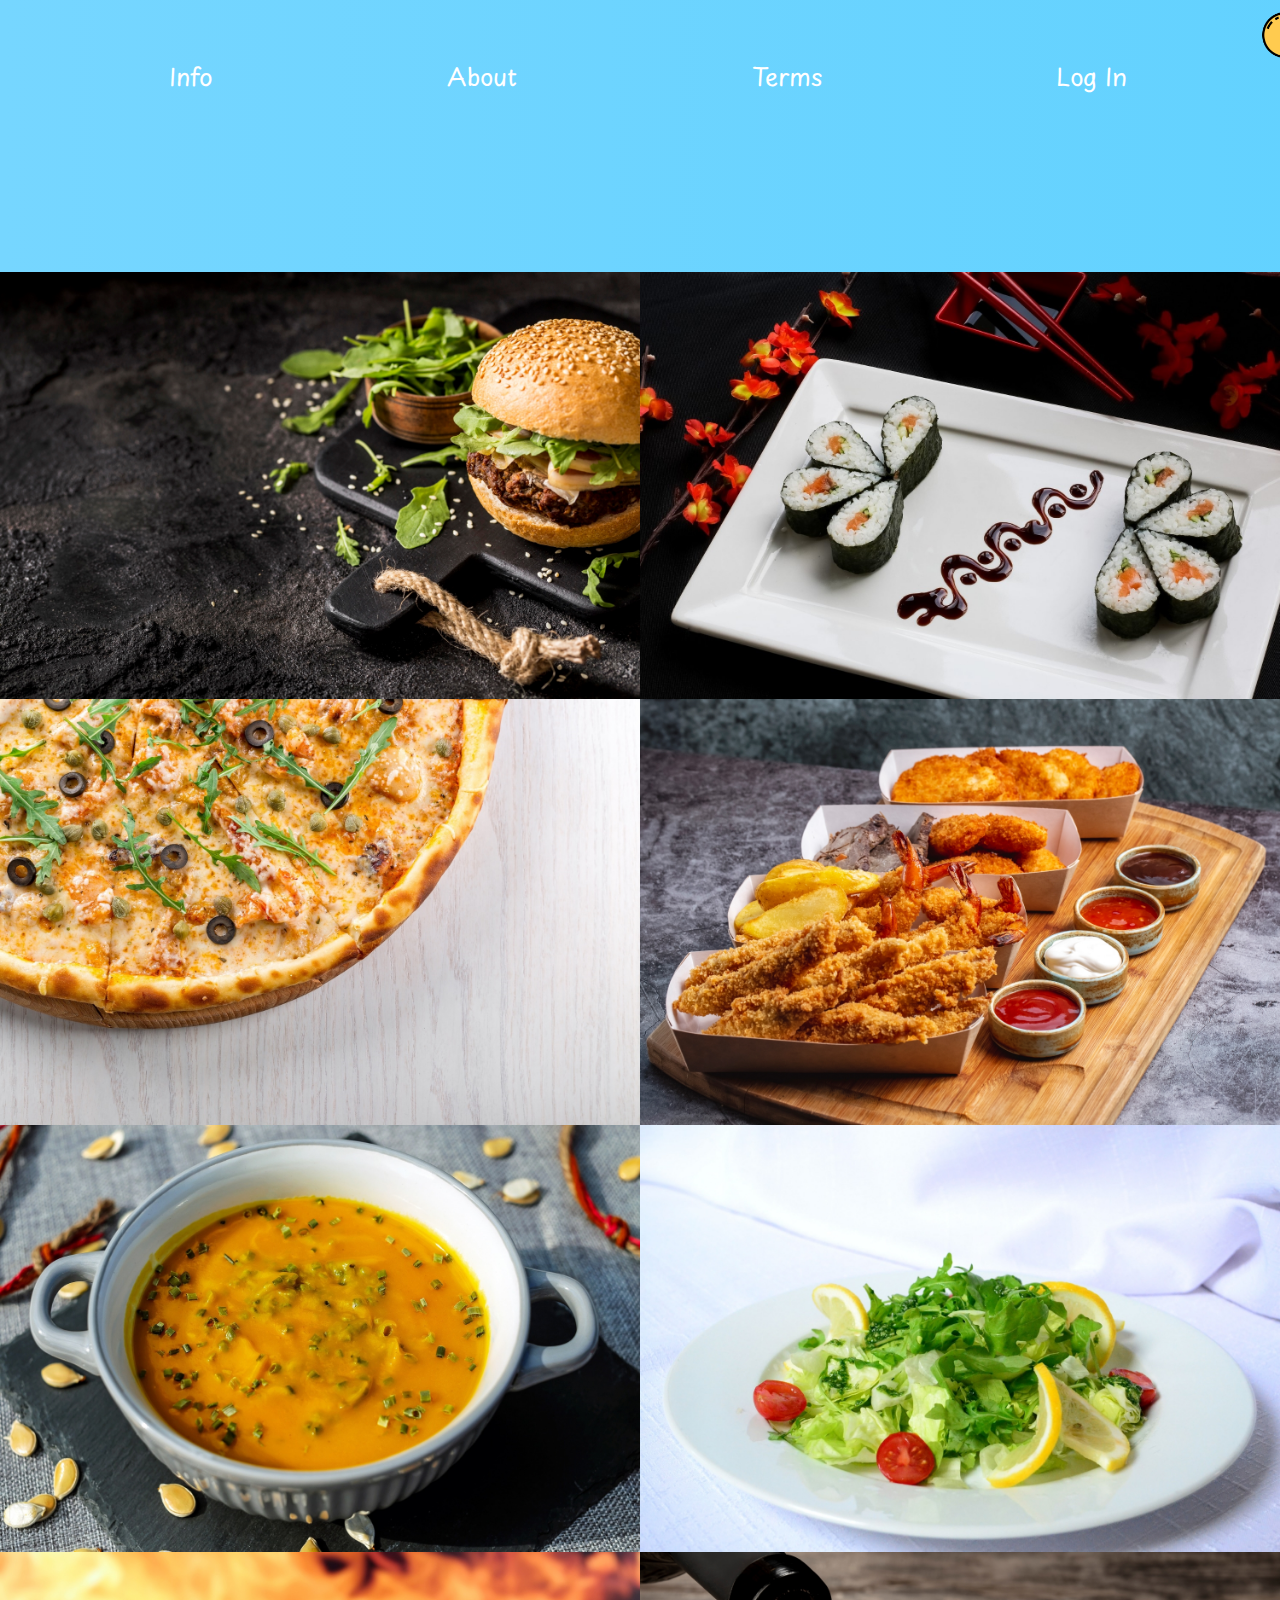
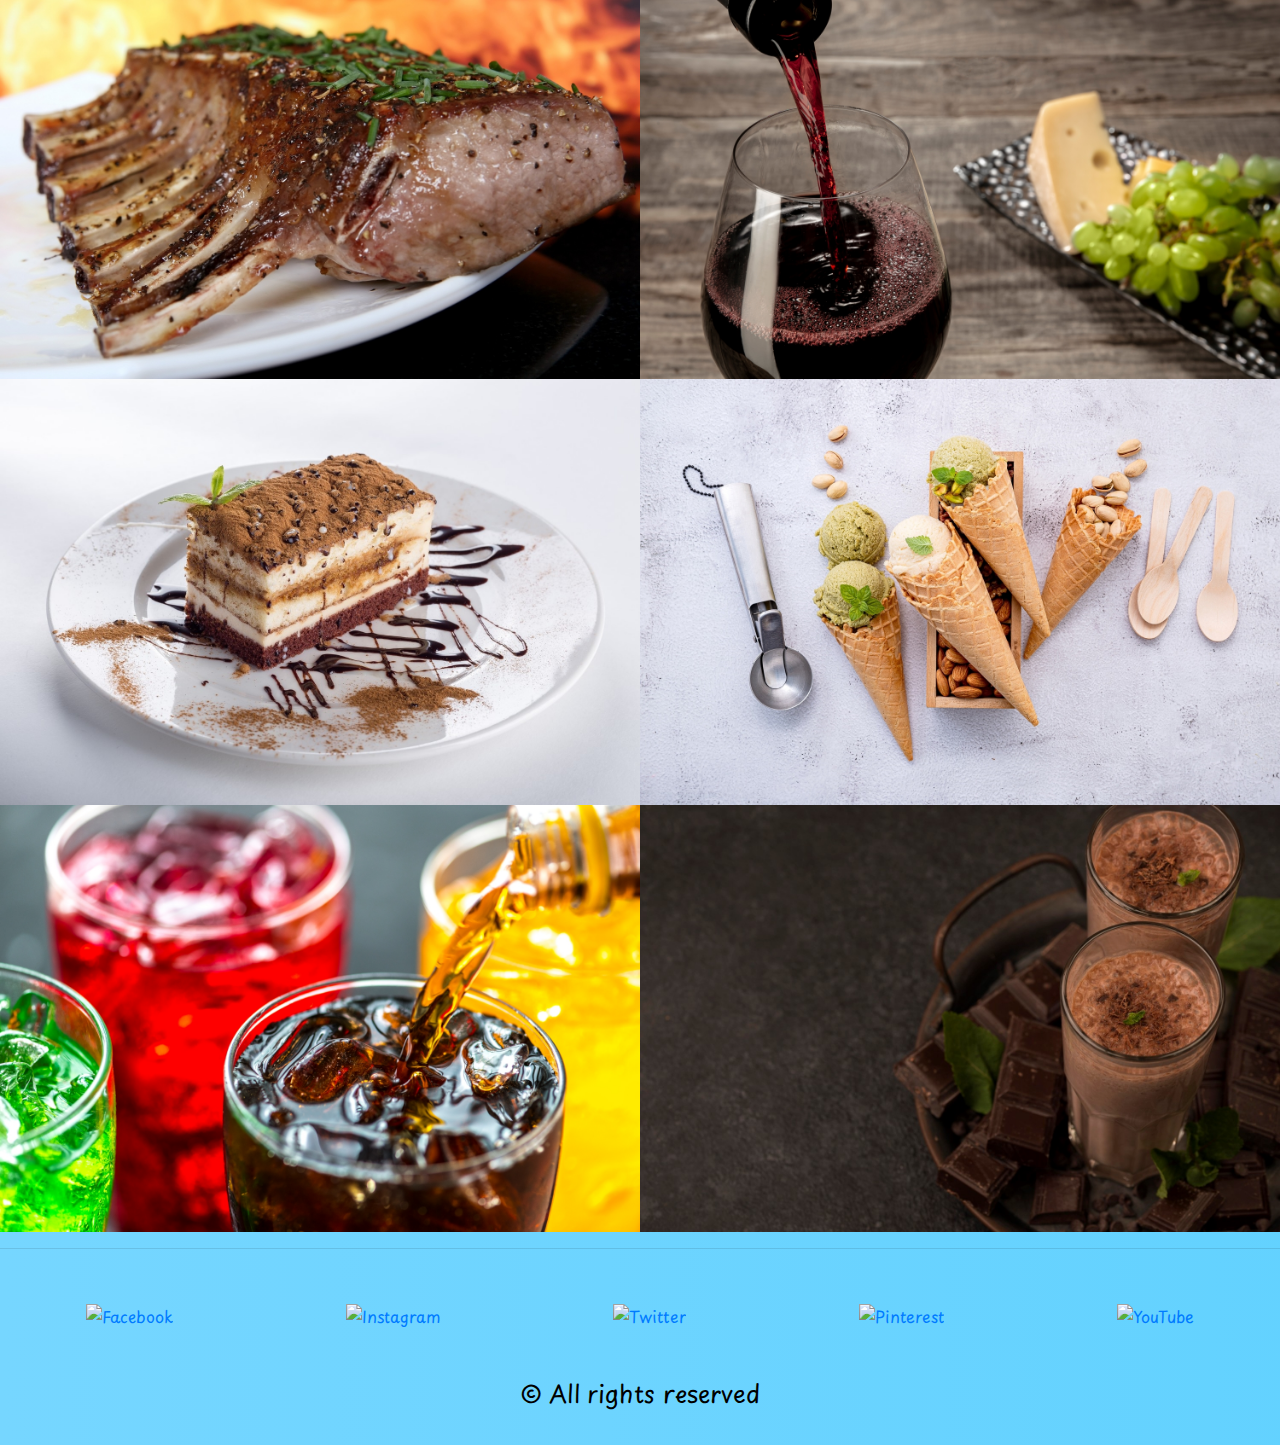
==== index.html @ 2049a224 "v1.0" ====
<!DOCTYPE html>
<html>
<head>
    <title>Pearl Restaurant</title>
    <link rel="icon" type="image/png" href="https://cdn-icons-png.flaticon.com/128/939/939694.png">

    <meta charset="UTF-8">
    <meta name="viewport" content="width=device-width, initial-scale=1, user-scalable=no">
    <link rel="stylesheet" href="https://stackpath.bootstrapcdn.com/bootstrap/4.5.2/css/bootstrap.min.css">
    <link rel="stylesheet" href="https://cdnjs.cloudflare.com/ajax/libs/font-awesome/6.0.0-beta3/css/all.min.css">
    <link href="https://fonts.googleapis.com/css2?family=Playpen+Sans&display=swap" rel="stylesheet">
    <link rel="preconnect" href="https://fonts.googleapis.com">
    <link rel="preconnect" href="https://fonts.gstatic.com" crossorigin>

    <link rel="stylesheet" href="index.css">
</head>
    <div id="loading-screen"></div>
<body>
<header>
    <nav class="navbar navbar-expand-lg navbar-dark">
        <div class="navbar-brand text-center">
            <div class="lightbulb-container" id="lightbulb-container">
                <audio id="light-switch-sound">
                    <source src="switch.mp3" type="audio/mpeg">
                </audio>
                <div class="lightbulb light-switch" id="lightbulb">
                    <img src="img/light-on2.png" id="lightbulb-image">
                </div>
            </div>
        </div>
        <button class="navbar-toggler" type="button" data-toggle="collapse" data-target="#mobileMenu" aria-controls="mobileMenu" aria-expanded="false" aria-label="Toggle navigation">
            <span class="navbar-toggler-icon"></span>
        </button>
        <div class="collapse navbar-collapse" id="mobileMenu">
            <ul class="navbar-nav ml-auto">
                <li><a class="btn-group-menu" href="info.html">Info</a></li>
                <li><a class="btn-group-menu" href="about.html">About</a></li>
                <li><a class="btn-group-menu" href="terms.html">Terms</a></li>
                <li><a class="btn-group-menu" href="login.html">Log In</a></li>
            </ul>
        </div>
    </nav>
</header>
<div class="menu-container">
    <h2 id="menuTitle"></h2>
</div>
<div class="button-container">
    <div class="category">
        <a href="products.html" data-category="Burgers">
            <img src="img/burgers.jpg">
            <div class="category-name">Burgers</div>
        </a>
    </div>
    <div class="category">
        <a href="products.html" data-category="Sushi">
            <img src="img/sushi.jpg">
            <div class="category-name">Sushi</div>
        </a>
    </div>
    <div class="category">
        <a href="products.html" data-category="Pizza">
            <img src="img/pizza.jpg">
            <div class="category-name">Pizza</div>
        </a>
    </div>
    <div class="category">
        <a href="products.html" data-category="Snacks">
            <img src="img/snacks.jpg">
            <div class="category-name">Snacks</div>
        </a>
    </div>
    <div class="category">
        <a href="products.html" data-category="Soups">
            <img src="img/soups.jpg">
            <div class="category-name">Soups</div>
        </a>
    </div>
    <div class="category">
        <a href="products.html" data-category="Salads">
            <img src="img/salads.jpg">
            <div class="category-name">Salads</div>
        </a>
    </div>
    <div class="category">
        <a href="products.html" data-category="Steaks">
            <img src="img/steaks.jpg">
            <div class="category-name">Steaks</div>
        </a>
    </div>
    <div class="category">
        <a href="products.html" data-category="Wine">
            <img src="img/wine.jpg">
            <div class="category-name">Wine</div>
        </a>
    </div>
    <div class="category">
        <a href="products.html" data-category="Desserts">
            <img src="img/desserts.jpg">
            <div class="category-name">Desserts</div>
        </a>
    </div>
    <div class="category">
        <a href="products.html" data-category="Ice">
            <img src="img/ice.jpg">
            <div class="category-name">Ice</div>
        </a>
    </div>
    <div class="category">
        <a href="products.html" data-category="Drinks">
            <img src="img/drinks.jpg">
            <div class="category-name">Drinks</div>
        </a>
    </div>
    <div class="category">
        <a href="products.html" data-category="Milkshakes">
            <img src="img/milkshakes.jpg">
            <div class="category-name">Milkshakes</div>
        </a>
    </div>
</div>
<button id="backToTopBtn" onclick="backToTop()">
    <img src="https://cdn-icons-png.flaticon.com/128/3388/3388435.png">
</button>
<hr>
<footer>
    <div class="social">
        <a href="https://www.facebook.com/" target="_blank">
            <img src="https://cdn-icons-png.flaticon.com/128/20/20673.png" title="Facebook">
        </a>
        <a href="https://www.instagram.com/" target="_blank">
            <img src="https://cdn-icons-png.flaticon.com/128/1384/1384015.png" title="Instagram">
        </a>
        <a href="https://twitter.com/" target="_blank">
            <img src="https://cdn-icons-png.flaticon.com/128/25/25660.png" title="Twitter">
        </a>
        <a href="https://www.pinterest.ca/" target="_blank">
            <img src="https://cdn-icons-png.flaticon.com/128/25/25698.png" title="Pinterest">
        </a>
        <a href="https://www.youtube.com/" target="_blank">
            <img src="https://cdn-icons-png.flaticon.com/128/49/49084.png" title="YouTube">
        </a>
    </div>
    <p class="copyright">&copy; All rights reserved</p>
    <br>
</footer>
<script src="https://code.jquery.com/jquery-3.5.1.slim.min.js"></script>
<script src="https://cdnjs.cloudflare.com/ajax/libs/popper.js/1.16.0/umd/popper.min.js"></script>
<script src="https://stackpath.bootstrapcdn.com/bootstrap/4.5.2/js/bootstrap.min.js"></script>
<script src="index.js"></script>
</body>
</html>
---- index.css ----
body {
    font-family: 'Playpen Sans', cursive;
    background: linear-gradient(to right, #76D6FF, #2AC5FD);
    background-size: 400% 400%;
    animation: gradientBG 5s infinite;
    overflow-x: hidden;
    margin: 0;
}

#loading-screen {
    background-color: #FFF;
    z-index: 99999;
    transition: opacity 0.5s ease-in-out;
}

#loading-screen, #backToTopBtn {
    position: fixed;
}

.fade-out {
    opacity: 0 !important;
}

body, #backToTopBtn {
    padding: 0;
}

body, .btn-group-menu:hover, .category-name, .new-icon, .btn-group-menu, #backToTopBtn {
    color: #FFF;
}

ul {
    list-style-type: none;
}

h2 {
    font-size: 72px;
}

h2, .btn-group-menu, .button-container a, .category {
    text-align: center;
}

button.navbar-toggler-icon, #backToTopBtn {
    border: none;
}

button.navbar-toggler-icon, #backToTopBtn {
    outline: none;
    box-shadow: none;
}

.navbar .navbar-nav, .menu-container, #loading-screen {
    display: flex;
}

.navbar .navbar-nav {
    justify-content: space-around;
    padding: 20px;
}

.navbar .navbar-nav, .menu-container, #loading-screen {
    align-items: center;
}

.navbar .navbar-nav, .dark-background, .btn-group-menu::before, .button-container img, .category img, #loading-screen,
.btn-group-menu:hover::before {
    width: 100%;
}

.navbar a, .button-container a {
    text-decoration: none;
}

.lightbulb-container {
    top: 0;
    right: -50px;
    transform: translateY(0);
    transition: transform 0.3s ease, top 0.3s ease;
}

.lightbulb-container, #backToTopBtn {
    z-index: 9999;
}

.lightbulb-container, .category, #backToTopBtn {
    cursor: pointer;
} 

.lightbulb-container, .dark-background, .btn-group-menu::before, .category::before, .category-name, .new-icon {
    position: absolute;
}

.category-name {
    left: 50%;
}

.lightbulb, .btn-group-menu::before {
    transition: transform 0.3s ease;
}

.lightbulb img {
    width: 70px;
}

.lightbulb:hover {
    transform: translateX(-40px);
}

.lightbulb-container.show-lightbulb, .dark-background, .category::before, #loading-screen {
    top: 0;
}

.hide-lightbulb-button, #backToTopBtn {
    display: none;
}

.lightbulb-container:not(.show-lightbulb) .hide-lightbulb-button, .btn-group-menu {
    display: block;
}

#loading-screen, .dark-background {
    height: 100%;
}

.dark-background {
    background-color: rgba(0, 0, 0, 0.9);
    z-index: 1;
}

.dark-background, .btn-group-menu::before, .btn-group-menu:hover::before, .category::before, #loading-screen {
    left: 0;
}

.dark-background .btn-group-menu::before {
    background: linear-gradient(to right, #37B7FF, #0F8DF4);
}

.btn-group-menu {
    border-radius: 10px;
    margin-top: 30px;
    box-sizing: border-box;
}

.btn-group-menu, .category {
    position: relative;
}

.btn-group-menu, .new-icon {
    font-size: 24px;
}

.btn-group-menu::before {
    content: '';
    bottom: -5px;
    left: 50%;
    width: 0;
    height: 3px;
    background: #FFF;
    transition: width 0.3s ease, left 0.3s ease, opacity 0.3s ease, transform 0.3s ease;
    transform: translateX(-50%, 50%);
    opacity: 0;
}

.btn-group-menu:hover::before {
    transform: translateX(-50%, 0%);
    width: 100%;
    left: 0;
}

.btn-group-menu::before, .new-icon {
    border-radius: 5px;
}

.btn-group-menu::before, .category::before, .category-name {
    opacity: 0;
}

.btn-group-menu:hover::before, .category:hover::before, .category:hover .category-name, #loading-screen {
    opacity: 1;
}

.cursor {
    display: inline-block;
    animation: blink 0.7s infinite;
}

.menu-container {
    height: 150px;
    margin: auto;
}

.menu-container, #loading-screen {
    justify-content: center;
}

.button-container {
    display: grid;
    grid-template-columns: repeat(2, 1fr);
}

.button-container a {
    flex-basis: calc(50%);
    color: #000;
}

.category::before {
    content: "";
    right: 0;
    bottom: 0;
    background: rgba(0, 0, 0, 0.8);
}

.category::before, .category-name {
    transition: opacity 0.5s;
    pointer-events: none;
}

.category:hover::before, .category-name {
    z-index: 999;
}

.category-name {
    top: 50%;
    transform: translate(-50%, -50%);
    font-size: 52px;
}

.new-icon {
    background-color: #FF0000;
    padding: 5px 10px;
    top: 30px;
    right: 30px;
    z-index: 2;
    animation: pulse 2s infinite;
}

#backToTopBtn {
    position: fixed;
    bottom: 20px;
    right: 20px;
    background: transparent;
    transition: all 0.5s;
    box-shadow: 0 0 10px rgba(255, 255, 255, 0.5);
    border-radius: 50%;
}

#backToTopBtn img {
    width: 70px;
    filter: invert(100%);
}

#backToTopBtn:hover {
    box-shadow: 0 0 20px rgba(255, 255, 255, 255);
}

.navbar-toggler:focus {
    outline: none;
}

.social {
    display: flex;
    justify-content: space-around;
    align-items: center;
    text-align: center;
    height: 100px;
    margin: 10px auto;
}

.social img {
    width: 50px;
    transition: transform 1s ease;
}

.social img:hover {
    transform: scale(1.2) rotateY(360deg);
}

.copyright {
    display: flex;
    justify-content: center;
    align-items: center;
    text-align: center;
    margin: 10px auto;
    font-size: 24px;
    color: #000;
}

.dark-background .social {
    filter: invert(100%);
}

.dark-background .copyright {
    color: #FFF;
}

@keyframes pulse {
    0% {
        transform: scale(1);
    }

    50% {
        transform: scale(1.2);
    }

    100% {
        transform: scale(1);
    }
}

@keyframes blink {
    0% {
        opacity: 1;
    }

    50% {
        opacity: 0;
    }

    100% {
        opacity: 1;
    }
}

@keyframes gradientBG {
    0% {
        background-position: 0% 50%;
    }

    50% {
        background-position: 100% 50%;
    }

    100% {
        background-position: 0% 50%;
    }
}

@media screen and (max-width: 720px) {
    .navbar {
        margin: 10px auto;
    }

    .navbar .navbar-nav {
        padding: 0;
    }

    .navbar-toggler-icon {
        filter: invert(100%);
    }

    .dark-background button span {
        filter: none;
    }

    .dark-background .btn-group-menu::before {
        background: none;
    }

    .btn-group-menu {
        position: relative;
        padding: 10px;
        border: none;
        border-radius: 0;
    }

    .btn-group-menu, .new-icon {
        font-size: 18px;
    }

    .lightbulb, .btn-group-menu::before {
        display: none;
    }

    h2 {
        font-size: 36px;
    }

    .button-container {
        display: grid;
        grid-template-columns: 1fr;
    }

    .category-name {
        font-size: 36px;
    }

    .category::before {
        background: rgba(0, 0, 0, 0.5);
        z-index: 999;
    }

    .category-name, .category::before {
        opacity: 1;
    }

    #backToTopBtn img {
        width: 50px;
    }

    #backToTopBtn:hover {
        box-shadow: 0 0 10px rgba(255, 255, 255, 0.5);
    }

    .social img {
        width: 30px;
    }

    .social img:hover {
        transform: none;
    }

    .copyright {
        font-size: 18px;
    }
}
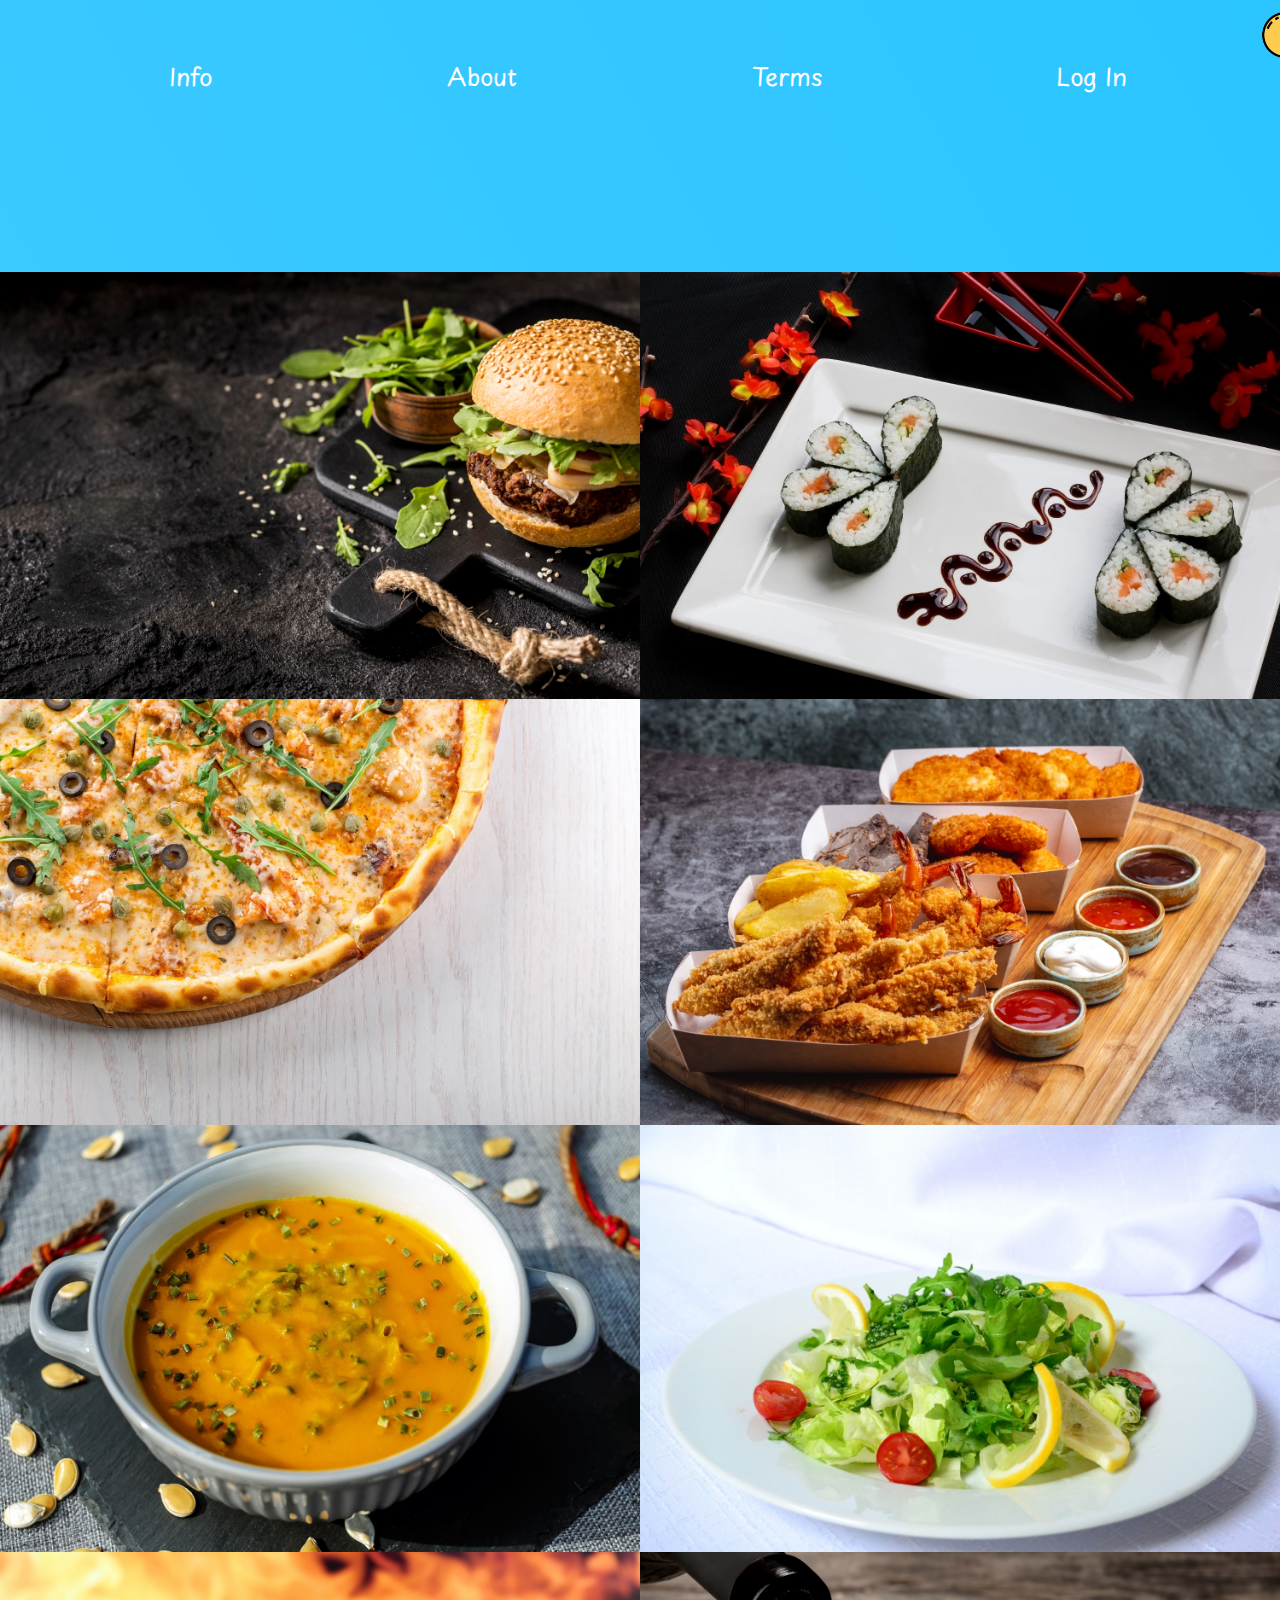
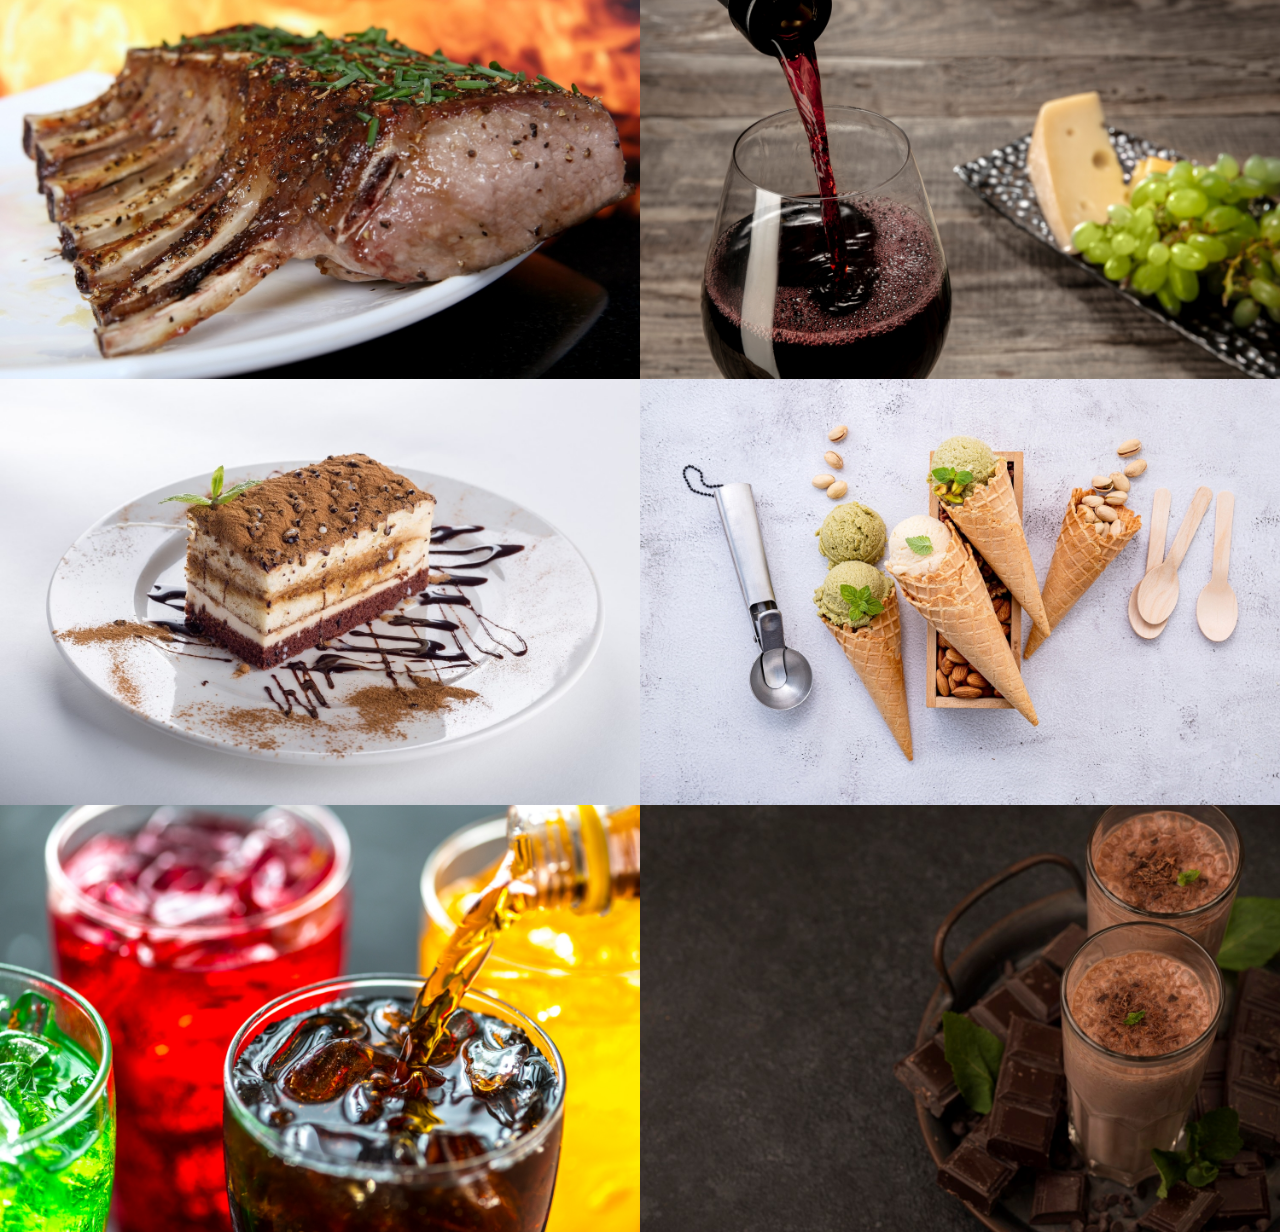
==== commit b933f1c0: "Index page was updated." ====
--- a/index.html
+++ b/index.html
@@ -1,7 +1,8 @@
 <!DOCTYPE html>
 <html>
+
 <head>
-    <title>Pearl Restaurant</title>
+    <title>◉ Pearl Restaurant</title>
     <link rel="icon" type="image/png" href="https://cdn-icons-png.flaticon.com/128/939/939694.png">
 
     <meta charset="UTF-8">
@@ -14,138 +15,119 @@
 
     <link rel="stylesheet" href="index.css">
 </head>
-    <div id="loading-screen"></div>
+
 <body>
-<header>
-    <nav class="navbar navbar-expand-lg navbar-dark">
-        <div class="navbar-brand text-center">
-            <div class="lightbulb-container" id="lightbulb-container">
-                <audio id="light-switch-sound">
-                    <source src="switch.mp3" type="audio/mpeg">
-                </audio>
-                <div class="lightbulb light-switch" id="lightbulb">
-                    <img src="img/light-on2.png" id="lightbulb-image">
+    <header>
+        <nav class="navbar navbar-expand-lg navbar-dark">
+            <div class="navbar-brand text-center">
+                <div class="lightbulb-container" id="lightbulb-container">
+                    <audio id="light-switch-sound">
+                        <source src="switch.mp3" type="audio/mpeg">
+                    </audio>
+                    <div class="lightbulb light-switch" id="lightbulb">
+                        <img src="img/light-on2.png" id="lightbulb-image">
+                    </div>
                 </div>
             </div>
+            <button class="navbar-toggler" type="button" data-toggle="collapse" data-target="#mobileMenu"
+                aria-controls="mobileMenu" aria-expanded="false" aria-label="Toggle navigation">
+                <span class="navbar-toggler-icon"></span>
+            </button>
+            <div class="collapse navbar-collapse" id="mobileMenu">
+                <ul class="navbar-nav ml-auto">
+                    <li><a class="btn-group-menu" href="info.html">Info</a></li>
+                    <li><a class="btn-group-menu" href="about.html">About</a></li>
+                    <li><a class="btn-group-menu" href="terms.html">Terms</a></li>
+                    <li><a class="btn-group-menu" href="login.html">Log In</a></li>
+                </ul>
+            </div>
+        </nav>
+    </header>
+    <div class="menu-container">
+        <h2 id="menuTitle"></h2>
+    </div>
+    <div class="button-container">
+        <div class="category">
+            <a href="products.html" data-category="Burgers">
+                <img src="img/burgers.jpg">
+                <div class="category-name">Burgers</div>
+            </a>
         </div>
-        <button class="navbar-toggler" type="button" data-toggle="collapse" data-target="#mobileMenu" aria-controls="mobileMenu" aria-expanded="false" aria-label="Toggle navigation">
-            <span class="navbar-toggler-icon"></span>
-        </button>
-        <div class="collapse navbar-collapse" id="mobileMenu">
-            <ul class="navbar-nav ml-auto">
-                <li><a class="btn-group-menu" href="info.html">Info</a></li>
-                <li><a class="btn-group-menu" href="about.html">About</a></li>
-                <li><a class="btn-group-menu" href="terms.html">Terms</a></li>
-                <li><a class="btn-group-menu" href="login.html">Log In</a></li>
-            </ul>
+        <div class="category">
+            <a href="products.html" data-category="Sushi">
+                <img src="img/sushi.jpg">
+                <div class="category-name">Sushi</div>
+            </a>
         </div>
-    </nav>
-</header>
-<div class="menu-container">
-    <h2 id="menuTitle"></h2>
-</div>
-<div class="button-container">
-    <div class="category">
-        <a href="products.html" data-category="Burgers">
-            <img src="img/burgers.jpg">
-            <div class="category-name">Burgers</div>
-        </a>
+        <div class="category">
+            <a href="products.html" data-category="Pizza">
+                <img src="img/pizza.jpg">
+                <div class="category-name">Pizza</div>
+            </a>
+        </div>
+        <div class="category">
+            <a href="products.html" data-category="Snacks">
+                <img src="img/snacks.jpg">
+                <div class="category-name">Snacks</div>
+            </a>
+        </div>
+        <div class="category">
+            <a href="products.html" data-category="Soups">
+                <img src="img/soups.jpg">
+                <div class="category-name">Soups</div>
+            </a>
+        </div>
+        <div class="category">
+            <a href="products.html" data-category="Salads">
+                <img src="img/salads.jpg">
+                <div class="category-name">Salads</div>
+            </a>
+        </div>
+        <div class="category">
+            <a href="products.html" data-category="Steaks">
+                <img src="img/steaks.jpg">
+                <div class="category-name">Steaks</div>
+            </a>
+        </div>
+        <div class="category">
+            <a href="products.html" data-category="Wine">
+                <img src="img/wine.jpg">
+                <div class="category-name">Wine</div>
+            </a>
+        </div>
+        <div class="category">
+            <a href="products.html" data-category="Desserts">
+                <img src="img/desserts.jpg">
+                <div class="category-name">Desserts</div>
+            </a>
+        </div>
+        <div class="category">
+            <a href="products.html" data-category="Ice">
+                <img src="img/ice.jpg">
+                <div class="category-name">Ice</div>
+            </a>
+        </div>
+        <div class="category">
+            <a href="products.html" data-category="Drinks">
+                <img src="img/drinks.jpg">
+                <div class="category-name">Drinks</div>
+            </a>
+        </div>
+        <div class="category">
+            <a href="products.html" data-category="Milkshakes">
+                <img src="img/milkshakes.jpg">
+                <div class="category-name">Milkshakes</div>
+            </a>
+        </div>
     </div>
-    <div class="category">
-        <a href="products.html" data-category="Sushi">
-            <img src="img/sushi.jpg">
-            <div class="category-name">Sushi</div>
-        </a>
-    </div>
-    <div class="category">
-        <a href="products.html" data-category="Pizza">
-            <img src="img/pizza.jpg">
-            <div class="category-name">Pizza</div>
-        </a>
-    </div>
-    <div class="category">
-        <a href="products.html" data-category="Snacks">
-            <img src="img/snacks.jpg">
-            <div class="category-name">Snacks</div>
-        </a>
-    </div>
-    <div class="category">
-        <a href="products.html" data-category="Soups">
-            <img src="img/soups.jpg">
-            <div class="category-name">Soups</div>
-        </a>
-    </div>
-    <div class="category">
-        <a href="products.html" data-category="Salads">
-            <img src="img/salads.jpg">
-            <div class="category-name">Salads</div>
-        </a>
-    </div>
-    <div class="category">
-        <a href="products.html" data-category="Steaks">
-            <img src="img/steaks.jpg">
-            <div class="category-name">Steaks</div>
-        </a>
-    </div>
-    <div class="category">
-        <a href="products.html" data-category="Wine">
-            <img src="img/wine.jpg">
-            <div class="category-name">Wine</div>
-        </a>
-    </div>
-    <div class="category">
-        <a href="products.html" data-category="Desserts">
-            <img src="img/desserts.jpg">
-            <div class="category-name">Desserts</div>
-        </a>
-    </div>
-    <div class="category">
-        <a href="products.html" data-category="Ice">
-            <img src="img/ice.jpg">
-            <div class="category-name">Ice</div>
-        </a>
-    </div>
-    <div class="category">
-        <a href="products.html" data-category="Drinks">
-            <img src="img/drinks.jpg">
-            <div class="category-name">Drinks</div>
-        </a>
-    </div>
-    <div class="category">
-        <a href="products.html" data-category="Milkshakes">
-            <img src="img/milkshakes.jpg">
-            <div class="category-name">Milkshakes</div>
-        </a>
-    </div>
-</div>
-<button id="backToTopBtn" onclick="backToTop()">
-    <img src="https://cdn-icons-png.flaticon.com/128/3388/3388435.png">
-</button>
-<hr>
-<footer>
-    <div class="social">
-        <a href="https://www.facebook.com/" target="_blank">
-            <img src="https://cdn-icons-png.flaticon.com/128/20/20673.png" title="Facebook">
-        </a>
-        <a href="https://www.instagram.com/" target="_blank">
-            <img src="https://cdn-icons-png.flaticon.com/128/1384/1384015.png" title="Instagram">
-        </a>
-        <a href="https://twitter.com/" target="_blank">
-            <img src="https://cdn-icons-png.flaticon.com/128/25/25660.png" title="Twitter">
-        </a>
-        <a href="https://www.pinterest.ca/" target="_blank">
-            <img src="https://cdn-icons-png.flaticon.com/128/25/25698.png" title="Pinterest">
-        </a>
-        <a href="https://www.youtube.com/" target="_blank">
-            <img src="https://cdn-icons-png.flaticon.com/128/49/49084.png" title="YouTube">
-        </a>
-    </div>
-    <p class="copyright">&copy; All rights reserved</p>
-    <br>
-</footer>
-<script src="https://code.jquery.com/jquery-3.5.1.slim.min.js"></script>
-<script src="https://cdnjs.cloudflare.com/ajax/libs/popper.js/1.16.0/umd/popper.min.js"></script>
-<script src="https://stackpath.bootstrapcdn.com/bootstrap/4.5.2/js/bootstrap.min.js"></script>
-<script src="index.js"></script>
+    <button id="backToTopBtn" onclick="backToTop()">
+        <img src="https://cdn-icons-png.flaticon.com/128/3388/3388435.png">
+    </button>
+
+    <script src="https://code.jquery.com/jquery-3.5.1.slim.min.js"></script>
+    <script src="https://cdnjs.cloudflare.com/ajax/libs/popper.js/1.16.0/umd/popper.min.js"></script>
+    <script src="https://stackpath.bootstrapcdn.com/bootstrap/4.5.2/js/bootstrap.min.js"></script>
+    <script src="index.js"></script>
 </body>
+
 </html>--- a/index.css
+++ b/index.css
@@ -1,19 +1,13 @@
 body {
     font-family: 'Playpen Sans', cursive;
-    background: linear-gradient(to right, #76D6FF, #2AC5FD);
+    background: linear-gradient(60deg, #83DAFF, #00BBFF);
     background-size: 400% 400%;
     animation: gradientBG 5s infinite;
     overflow-x: hidden;
     margin: 0;
 }
 
-#loading-screen {
-    background-color: #FFF;
-    z-index: 99999;
-    transition: opacity 0.5s ease-in-out;
-}
-
-#loading-screen, #backToTopBtn {
+#backToTopBtn {
     position: fixed;
 }
 
@@ -21,11 +15,17 @@
     opacity: 0 !important;
 }
 
-body, #backToTopBtn {
+body,
+#backToTopBtn {
     padding: 0;
 }
 
-body, .btn-group-menu:hover, .category-name, .new-icon, .btn-group-menu, #backToTopBtn {
+body,
+.btn-group-menu:hover,
+.category-name,
+.new-icon,
+.btn-group-menu,
+#backToTopBtn {
     color: #FFF;
 }
 
@@ -37,20 +37,26 @@
     font-size: 72px;
 }
 
-h2, .btn-group-menu, .button-container a, .category {
+h2,
+.btn-group-menu,
+.button-container a,
+.category {
     text-align: center;
 }
 
-button.navbar-toggler-icon, #backToTopBtn {
+button.navbar-toggler-icon,
+#backToTopBtn {
     border: none;
 }
 
-button.navbar-toggler-icon, #backToTopBtn {
+button.navbar-toggler-icon,
+#backToTopBtn {
     outline: none;
     box-shadow: none;
 }
 
-.navbar .navbar-nav, .menu-container, #loading-screen {
+.navbar .navbar-nav,
+.menu-container {
     display: flex;
 }
 
@@ -59,16 +65,22 @@
     padding: 20px;
 }
 
-.navbar .navbar-nav, .menu-container, #loading-screen {
+.navbar .navbar-nav,
+.menu-container {
     align-items: center;
 }
 
-.navbar .navbar-nav, .dark-background, .btn-group-menu::before, .button-container img, .category img, #loading-screen,
+.navbar .navbar-nav,
+.dark-background,
+.btn-group-menu::before,
+.button-container img,
+.category img,
 .btn-group-menu:hover::before {
     width: 100%;
 }
 
-.navbar a, .button-container a {
+.navbar a,
+.button-container a {
     text-decoration: none;
 }
 
@@ -79,15 +91,23 @@
     transition: transform 0.3s ease, top 0.3s ease;
 }
 
-.lightbulb-container, #backToTopBtn {
+.lightbulb-container,
+#backToTopBtn {
     z-index: 9999;
 }
 
-.lightbulb-container, .category, #backToTopBtn {
+.lightbulb-container,
+.category,
+#backToTopBtn {
     cursor: pointer;
-} 
-
-.lightbulb-container, .dark-background, .btn-group-menu::before, .category::before, .category-name, .new-icon {
+}
+
+.lightbulb-container,
+.dark-background,
+.btn-group-menu::before,
+.category::before,
+.category-name,
+.new-icon {
     position: absolute;
 }
 
@@ -95,7 +115,8 @@
     left: 50%;
 }
 
-.lightbulb, .btn-group-menu::before {
+.lightbulb,
+.btn-group-menu::before {
     transition: transform 0.3s ease;
 }
 
@@ -107,19 +128,23 @@
     transform: translateX(-40px);
 }
 
-.lightbulb-container.show-lightbulb, .dark-background, .category::before, #loading-screen {
+.lightbulb-container.show-lightbulb,
+.dark-background,
+.category::before {
     top: 0;
 }
 
-.hide-lightbulb-button, #backToTopBtn {
+.hide-lightbulb-button,
+#backToTopBtn {
     display: none;
 }
 
-.lightbulb-container:not(.show-lightbulb) .hide-lightbulb-button, .btn-group-menu {
+.lightbulb-container:not(.show-lightbulb) .hide-lightbulb-button,
+.btn-group-menu {
     display: block;
 }
 
-#loading-screen, .dark-background {
+.dark-background {
     height: 100%;
 }
 
@@ -128,7 +153,10 @@
     z-index: 1;
 }
 
-.dark-background, .btn-group-menu::before, .btn-group-menu:hover::before, .category::before, #loading-screen {
+.dark-background,
+.btn-group-menu::before,
+.btn-group-menu:hover::before,
+.category::before {
     left: 0;
 }
 
@@ -142,11 +170,13 @@
     box-sizing: border-box;
 }
 
-.btn-group-menu, .category {
+.btn-group-menu,
+.category {
     position: relative;
 }
 
-.btn-group-menu, .new-icon {
+.btn-group-menu,
+.new-icon {
     font-size: 24px;
 }
 
@@ -168,15 +198,20 @@
     left: 0;
 }
 
-.btn-group-menu::before, .new-icon {
+.btn-group-menu::before,
+.new-icon {
     border-radius: 5px;
 }
 
-.btn-group-menu::before, .category::before, .category-name {
+.btn-group-menu::before,
+.category::before,
+.category-name {
     opacity: 0;
 }
 
-.btn-group-menu:hover::before, .category:hover::before, .category:hover .category-name, #loading-screen {
+.btn-group-menu:hover::before,
+.category:hover::before,
+.category:hover .category-name {
     opacity: 1;
 }
 
@@ -190,7 +225,7 @@
     margin: auto;
 }
 
-.menu-container, #loading-screen {
+.menu-container {
     justify-content: center;
 }
 
@@ -211,12 +246,14 @@
     background: rgba(0, 0, 0, 0.8);
 }
 
-.category::before, .category-name {
+.category::before,
+.category-name {
     transition: opacity 0.5s;
     pointer-events: none;
 }
 
-.category:hover::before, .category-name {
+.category:hover::before,
+.category-name {
     z-index: 999;
 }
 
@@ -276,22 +313,8 @@
     transform: scale(1.2) rotateY(360deg);
 }
 
-.copyright {
-    display: flex;
-    justify-content: center;
-    align-items: center;
-    text-align: center;
-    margin: 10px auto;
-    font-size: 24px;
-    color: #000;
-}
-
 .dark-background .social {
     filter: invert(100%);
-}
-
-.dark-background .copyright {
-    color: #FFF;
 }
 
 @keyframes pulse {
@@ -364,11 +387,13 @@
         border-radius: 0;
     }
 
-    .btn-group-menu, .new-icon {
+    .btn-group-menu,
+    .new-icon {
         font-size: 18px;
     }
 
-    .lightbulb, .btn-group-menu::before {
+    .lightbulb,
+    .btn-group-menu::before {
         display: none;
     }
 
@@ -390,7 +415,8 @@
         z-index: 999;
     }
 
-    .category-name, .category::before {
+    .category-name,
+    .category::before {
         opacity: 1;
     }
 
@@ -409,8 +435,4 @@
     .social img:hover {
         transform: none;
     }
-
-    .copyright {
-        font-size: 18px;
-    }
 }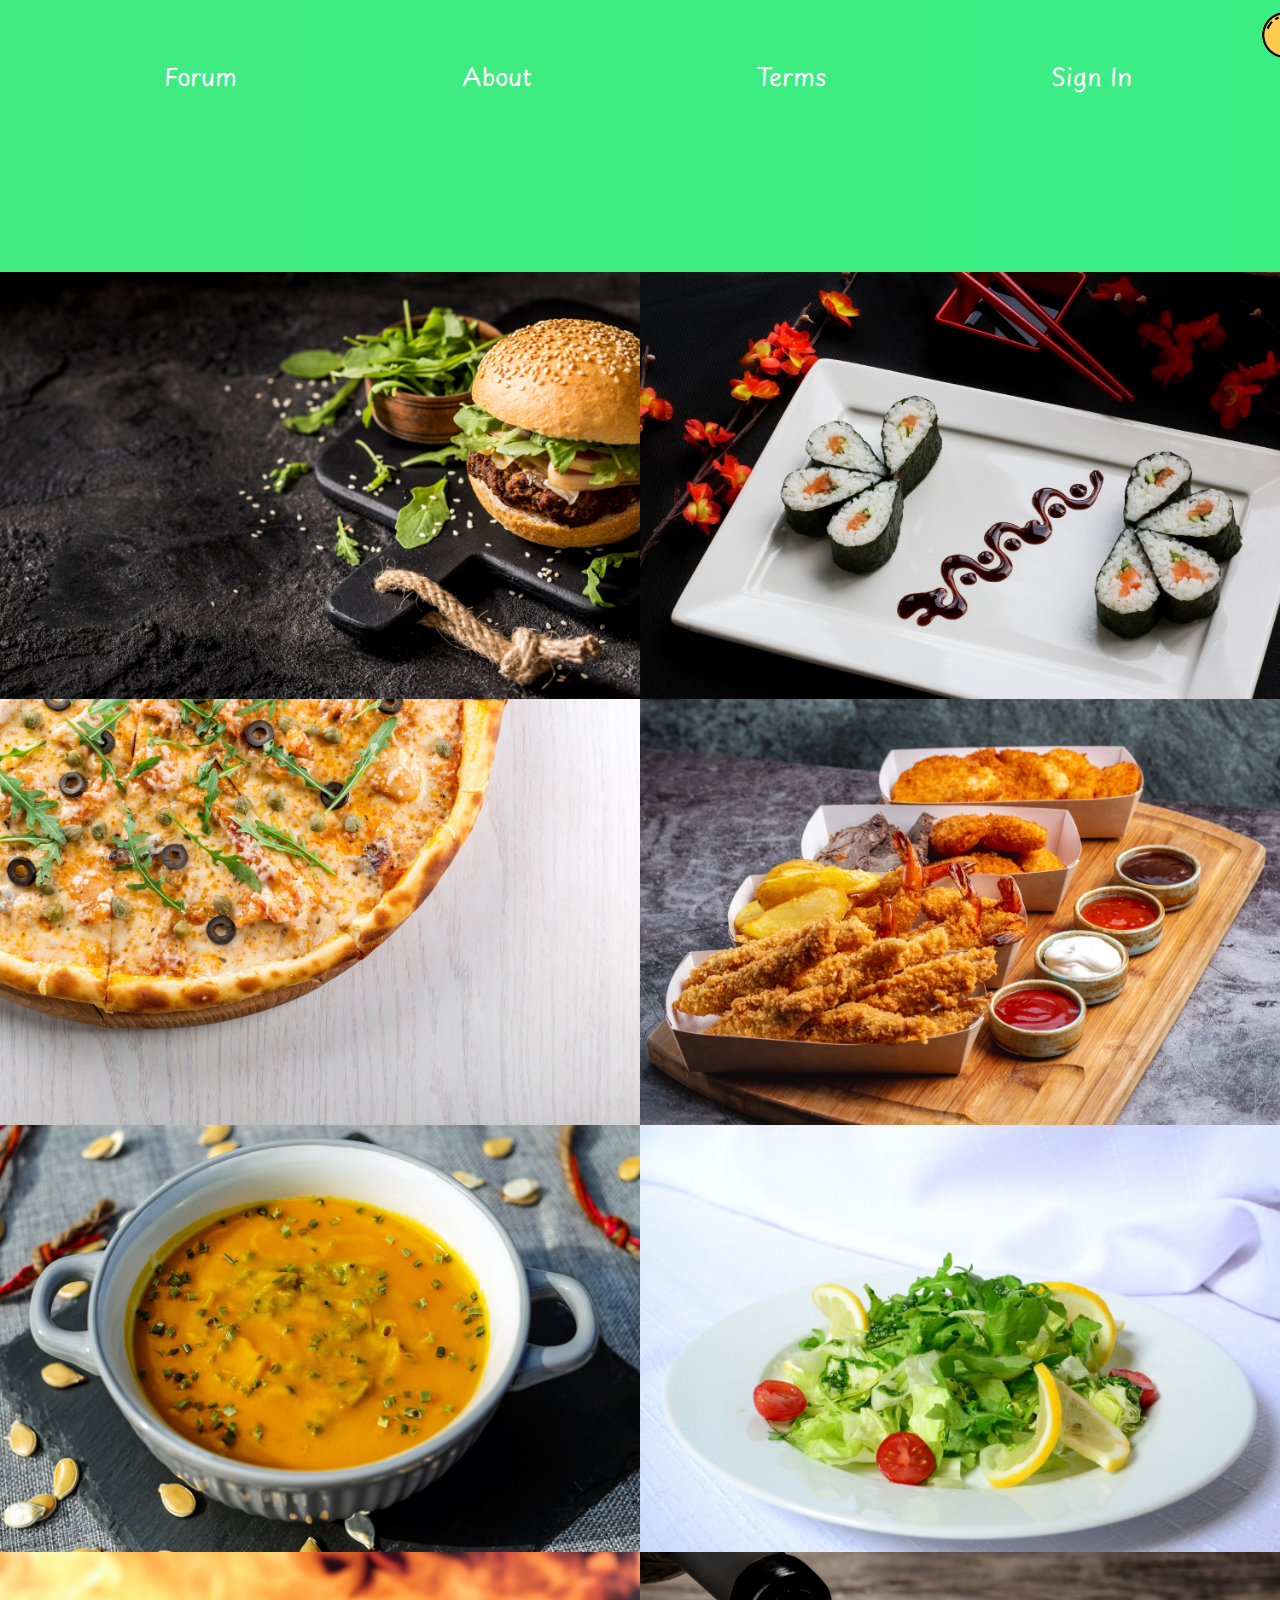
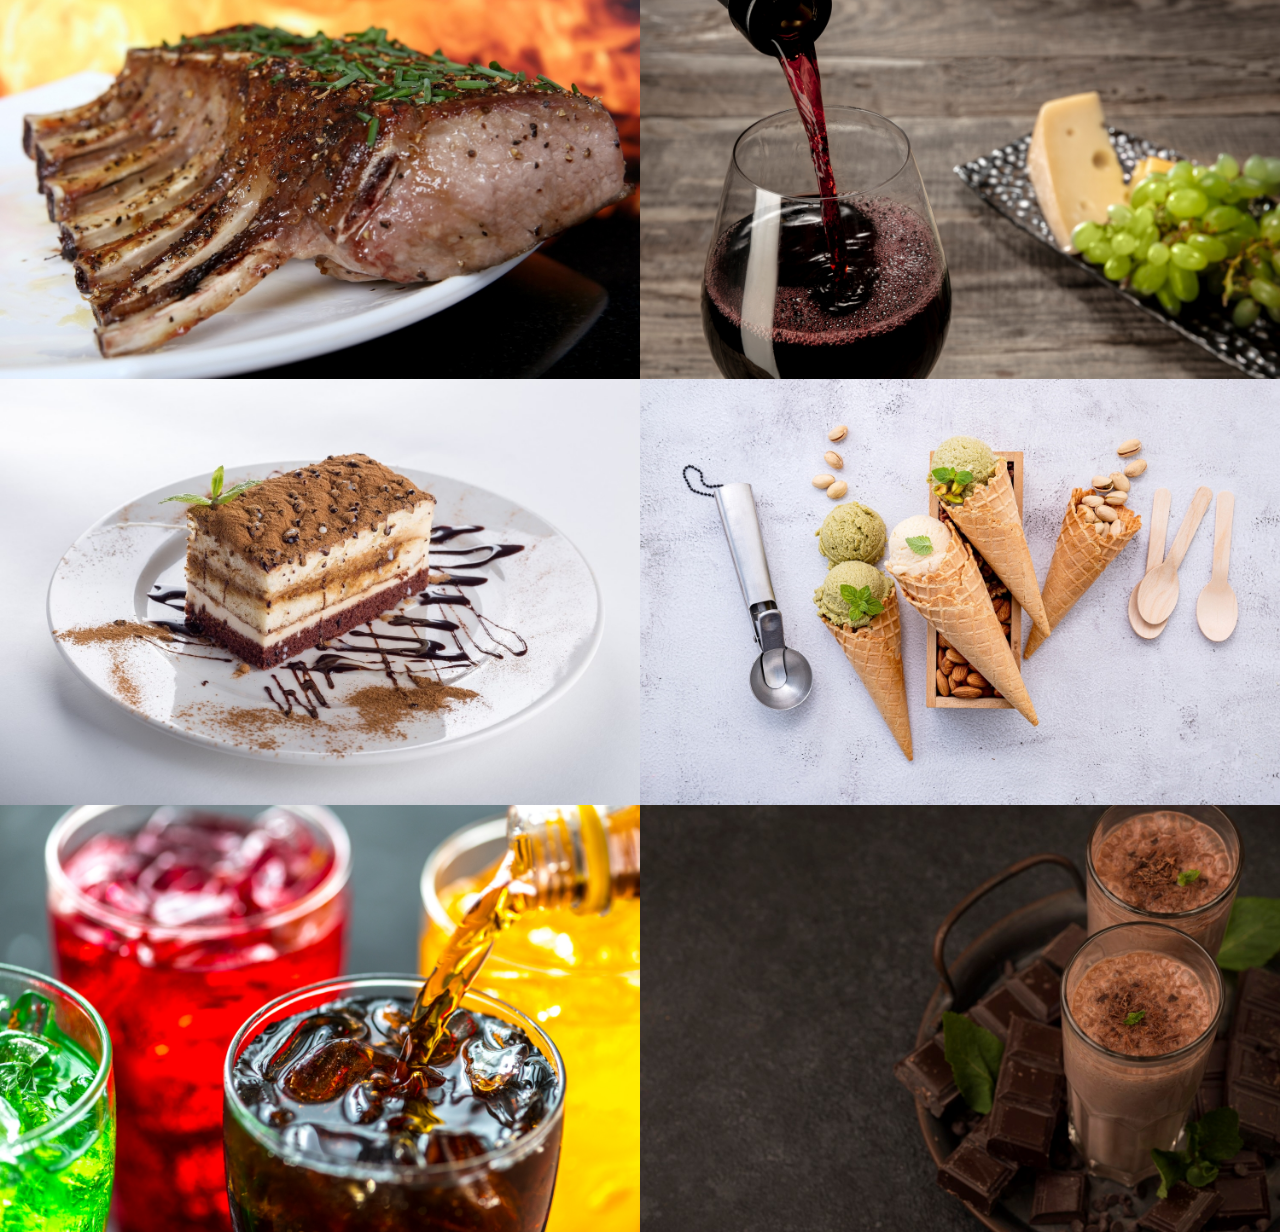
==== commit 78809e60: "Index page was changed." ====
--- a/index.html
+++ b/index.html
@@ -35,10 +35,10 @@
             </button>
             <div class="collapse navbar-collapse" id="mobileMenu">
                 <ul class="navbar-nav ml-auto">
-                    <li><a class="btn-group-menu" href="info.html">Info</a></li>
+                    <li><a class="btn-group-menu" href="info.html">Forum</a></li>
                     <li><a class="btn-group-menu" href="about.html">About</a></li>
                     <li><a class="btn-group-menu" href="terms.html">Terms</a></li>
-                    <li><a class="btn-group-menu" href="login.html">Log In</a></li>
+                    <li><a class="btn-group-menu" href="login.html">Sign In</a></li>
                 </ul>
             </div>
         </nav>
@@ -123,7 +123,6 @@
     <button id="backToTopBtn" onclick="backToTop()">
         <img src="https://cdn-icons-png.flaticon.com/128/3388/3388435.png">
     </button>
-
     <script src="https://code.jquery.com/jquery-3.5.1.slim.min.js"></script>
     <script src="https://cdnjs.cloudflare.com/ajax/libs/popper.js/1.16.0/umd/popper.min.js"></script>
     <script src="https://stackpath.bootstrapcdn.com/bootstrap/4.5.2/js/bootstrap.min.js"></script>
--- a/index.css
+++ b/index.css
@@ -1,31 +1,26 @@
 body {
     font-family: 'Playpen Sans', cursive;
-    background: linear-gradient(60deg, #83DAFF, #00BBFF);
+    background: linear-gradient(to right, #3FEA80, #2EFA8A);
     background-size: 400% 400%;
     animation: gradientBG 5s infinite;
     overflow-x: hidden;
     margin: 0;
-}
-
-#backToTopBtn {
-    position: fixed;
-}
-
-.fade-out {
-    opacity: 0 !important;
-}
-
-body,
-#backToTopBtn {
     padding: 0;
-}
-
-body,
-.btn-group-menu:hover,
+    color: #FFF;
+    user-select: none;
+}
+
+.dark-background .lightbulb img {
+    filter: invert(100%);
+}
+
+.btn-group-menu:hover {
+    color: #FFF;
+}
+
 .category-name,
 .new-icon,
-.btn-group-menu,
-#backToTopBtn {
+.btn-group-menu {
     color: #FFF;
 }
 
@@ -35,22 +30,20 @@
 
 h2 {
     font-size: 72px;
-}
-
-h2,
+    text-align: center;
+}
+
 .btn-group-menu,
 .button-container a,
 .category {
     text-align: center;
 }
 
-button.navbar-toggler-icon,
-#backToTopBtn {
+button.navbar-toggler-icon {
     border: none;
 }
 
-button.navbar-toggler-icon,
-#backToTopBtn {
+button.navbar-toggler-icon {
     outline: none;
     box-shadow: none;
 }
@@ -58,16 +51,12 @@
 .navbar .navbar-nav,
 .menu-container {
     display: flex;
+    align-items: center;
 }
 
 .navbar .navbar-nav {
     justify-content: space-around;
     padding: 20px;
-}
-
-.navbar .navbar-nav,
-.menu-container {
-    align-items: center;
 }
 
 .navbar .navbar-nav,
@@ -91,14 +80,12 @@
     transition: transform 0.3s ease, top 0.3s ease;
 }
 
+.lightbulb-container {
+    z-index: 9999;
+}
+
 .lightbulb-container,
-#backToTopBtn {
-    z-index: 9999;
-}
-
-.lightbulb-container,
-.category,
-#backToTopBtn {
+.category {
     cursor: pointer;
 }
 
@@ -134,8 +121,7 @@
     top: 0;
 }
 
-.hide-lightbulb-button,
-#backToTopBtn {
+.hide-lightbulb-button {
     display: none;
 }
 
@@ -161,7 +147,7 @@
 }
 
 .dark-background .btn-group-menu::before {
-    background: linear-gradient(to right, #37B7FF, #0F8DF4);
+    background: linear-gradient(to right, #3FEA80, #2EFA8A);
 }
 
 .btn-group-menu {
@@ -223,9 +209,6 @@
 .menu-container {
     height: 150px;
     margin: auto;
-}
-
-.menu-container {
     justify-content: center;
 }
 
@@ -243,7 +226,7 @@
     content: "";
     right: 0;
     bottom: 0;
-    background: rgba(0, 0, 0, 0.8);
+    background: rgba(0, 0, 0, 0.5);
 }
 
 .category::before,
@@ -274,6 +257,13 @@
 
 #backToTopBtn {
     position: fixed;
+    padding: 0;
+    color: #FFF;
+    border: none;
+    outline: none;
+    z-index: 9999;
+    cursor: pointer;
+    display: none;
     bottom: 20px;
     right: 20px;
     background: transparent;
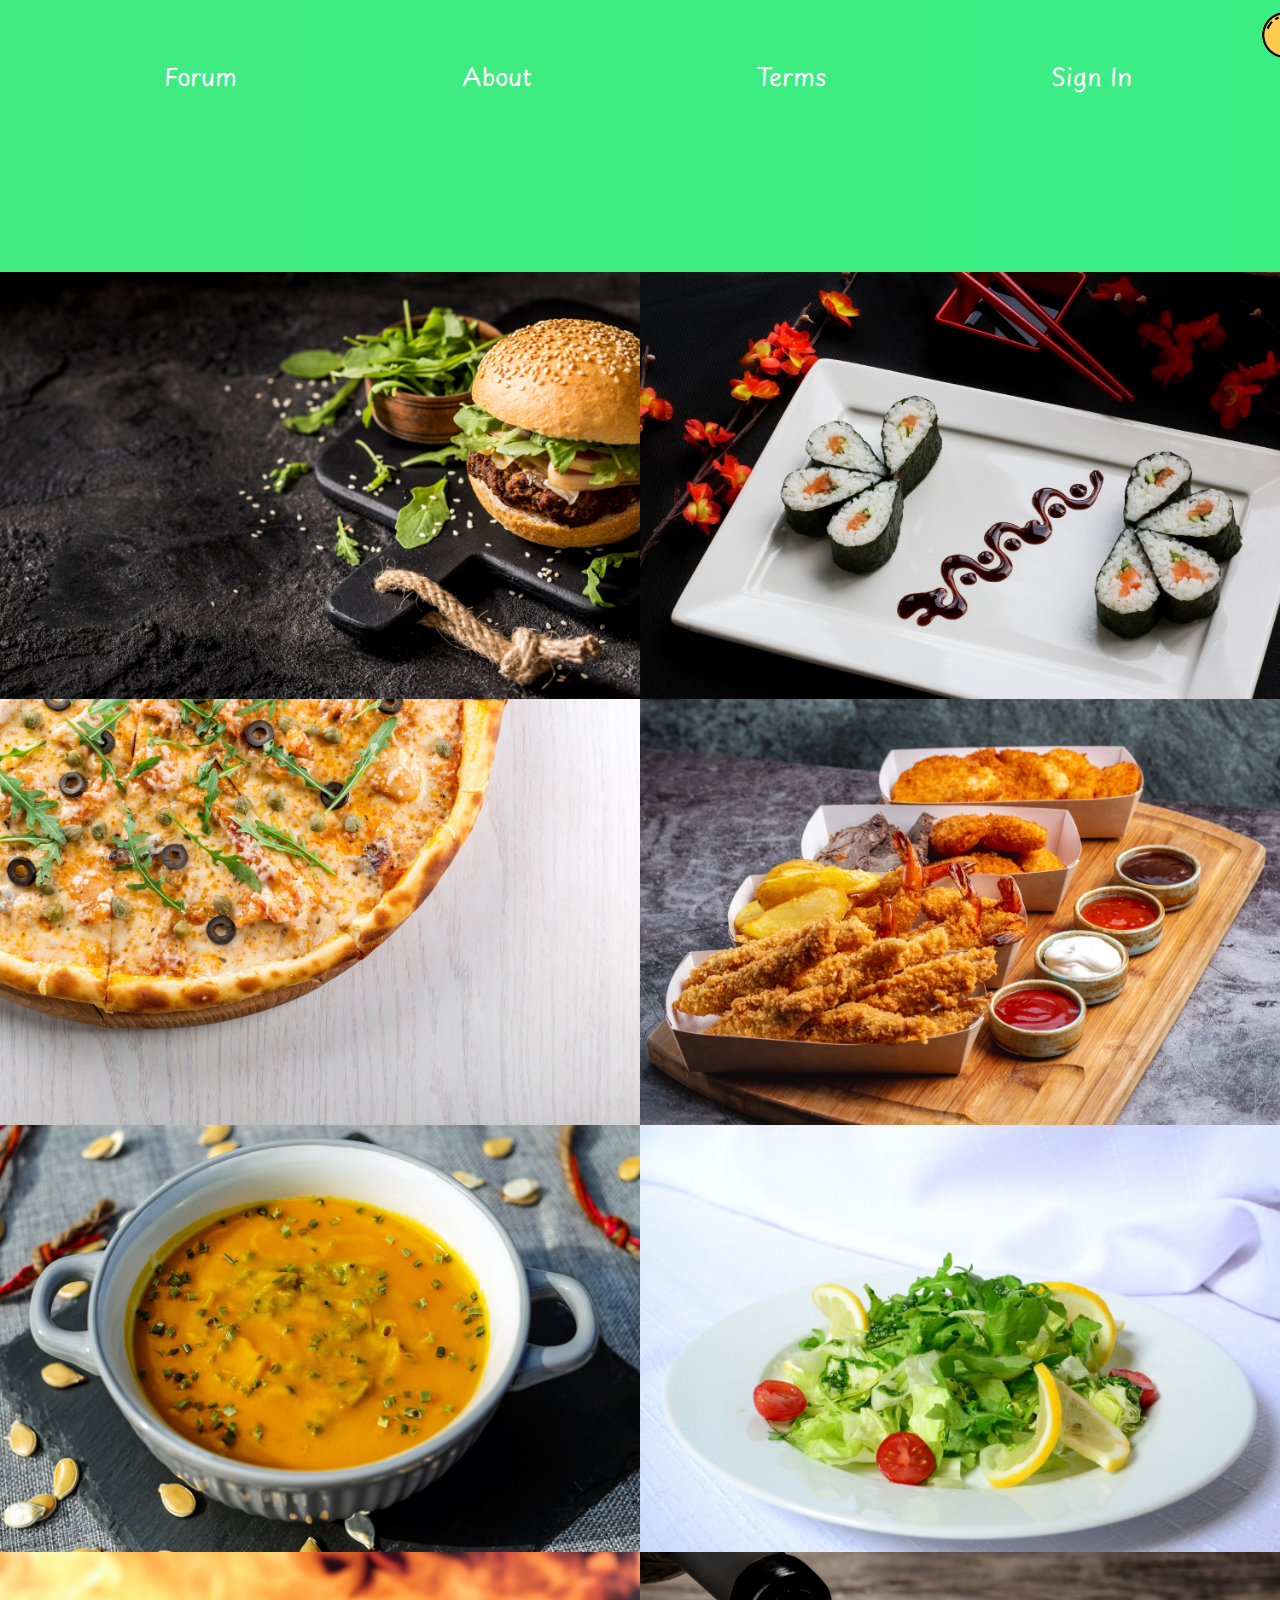
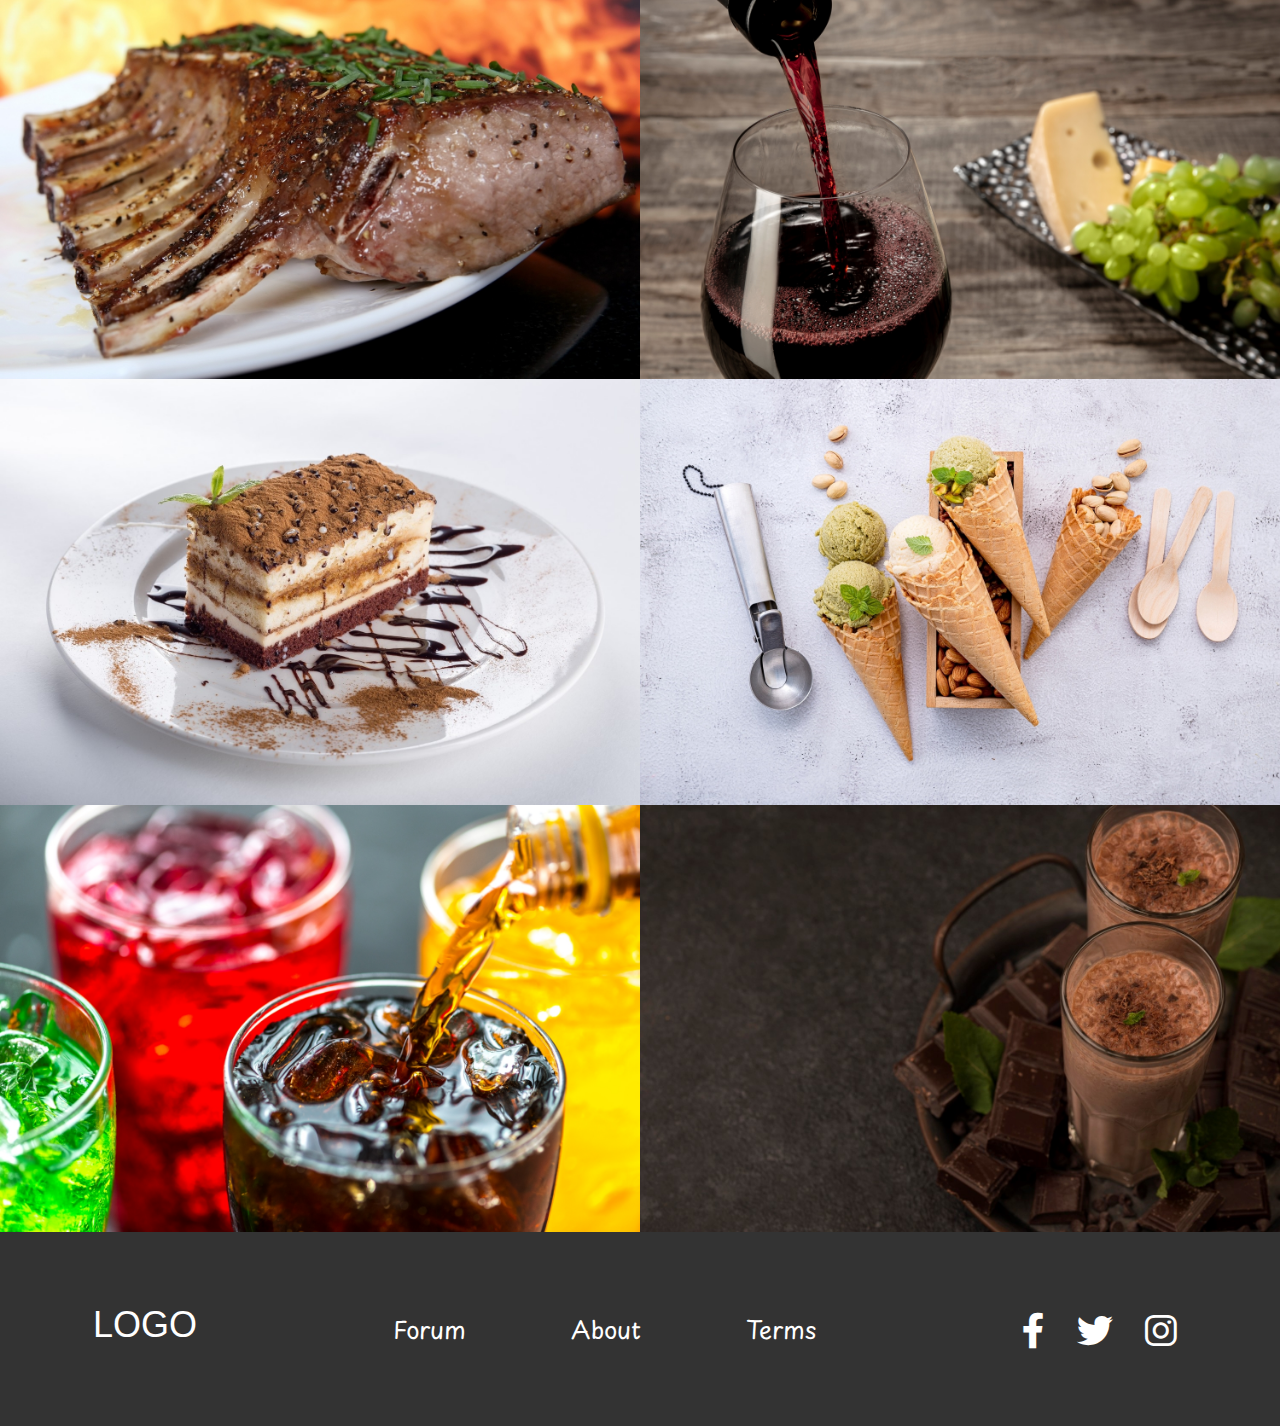
==== commit d8a566b5: "v1.7" ====
--- a/index.html
+++ b/index.html
@@ -4,7 +4,6 @@
 <head>
     <title>◉ Pearl Restaurant</title>
     <link rel="icon" type="image/png" href="https://cdn-icons-png.flaticon.com/128/939/939694.png">
-
     <meta charset="UTF-8">
     <meta name="viewport" content="width=device-width, initial-scale=1, user-scalable=no">
     <link rel="stylesheet" href="https://stackpath.bootstrapcdn.com/bootstrap/4.5.2/css/bootstrap.min.css">
@@ -12,7 +11,6 @@
     <link href="https://fonts.googleapis.com/css2?family=Playpen+Sans&display=swap" rel="stylesheet">
     <link rel="preconnect" href="https://fonts.googleapis.com">
     <link rel="preconnect" href="https://fonts.gstatic.com" crossorigin>
-
     <link rel="stylesheet" href="index.css">
 </head>
 
@@ -120,6 +118,27 @@
             </a>
         </div>
     </div>
+    <footer class="footer">
+        <div class="footer-container">
+            <div class="footer-logo">
+                <h4>LOGO</h4>
+            </div>
+            <div class="footer-links">
+                <ul>
+                    <li><a href="info.html">Forum</a></li>
+                    <li><a href="about.html">About</a></li>
+                    <li><a href="terms.html">Terms</a></li>
+                </ul>
+            </div>
+            <div class="footer-social">
+                <a href="https://www.facebook.com/" target="_blank" class="social-icon"><i
+                        class="fab fa-facebook-f"></i></a>
+                <a href="https://twitter.com/" target="_blank" class="social-icon"><i class="fab fa-twitter"></i></a>
+                <a href="https://www.instagram.com/" target="_blank" class="social-icon"><i
+                        class="fab fa-instagram"></i></a>
+            </div>
+        </div>
+    </footer>
     <button id="backToTopBtn" onclick="backToTop()">
         <img src="https://cdn-icons-png.flaticon.com/128/3388/3388435.png">
     </button>
--- a/index.css
+++ b/index.css
@@ -10,163 +10,79 @@
     user-select: none;
 }
 
-.dark-background .lightbulb img {
-    filter: invert(100%);
-}
-
-.btn-group-menu:hover {
-    color: #FFF;
-}
-
-.category-name,
-.new-icon,
-.btn-group-menu {
-    color: #FFF;
+h4 {
+    font-family: Impact, Haettenschweiler, 'Arial Narrow Bold', sans-serif;
+    font-size: 36px;
 }
 
 ul {
     list-style-type: none;
 }
 
-h2 {
-    font-size: 72px;
-    text-align: center;
-}
-
-.btn-group-menu,
-.button-container a,
-.category {
-    text-align: center;
+/* NAVBAR */
+.navbar .navbar-nav {
+    display: flex;
+    align-items: center;
+    justify-content: space-around;
+    padding: 20px;
+    width: 100%;
+}
+
+.navbar a {
+    text-decoration: none;
+}
+
+.navbar-toggler:focus {
+    outline: none;
 }
 
 button.navbar-toggler-icon {
     border: none;
-}
-
-button.navbar-toggler-icon {
     outline: none;
     box-shadow: none;
 }
 
-.navbar .navbar-nav,
-.menu-container {
-    display: flex;
-    align-items: center;
-}
-
-.navbar .navbar-nav {
-    justify-content: space-around;
-    padding: 20px;
-}
-
-.navbar .navbar-nav,
-.dark-background,
-.btn-group-menu::before,
-.button-container img,
-.category img,
-.btn-group-menu:hover::before {
-    width: 100%;
-}
-
-.navbar a,
-.button-container a {
-    text-decoration: none;
-}
-
+/* LIGHTBULB */
 .lightbulb-container {
     top: 0;
     right: -50px;
     transform: translateY(0);
     transition: transform 0.3s ease, top 0.3s ease;
-}
-
-.lightbulb-container {
     z-index: 9999;
-}
-
-.lightbulb-container,
-.category {
     cursor: pointer;
-}
-
-.lightbulb-container,
-.dark-background,
-.btn-group-menu::before,
-.category::before,
-.category-name,
-.new-icon {
     position: absolute;
 }
 
-.category-name {
-    left: 50%;
-}
-
-.lightbulb,
+.lightbulb-container.show-lightbulb {
+    top: 0;
+}
+
+.lightbulb-container:not(.show-lightbulb) .hide-lightbulb-button {
+    display: block;
+}
+
+.lightbulb {
+    transition: transform 0.3s ease;
+}
+
+.lightbulb img {
+    width: 70px;
+}
+
+.lightbulb:hover {
+    transform: translateX(-40px);
+}
+
+.hide-lightbulb-button {
+    display: none;
+}
+
+/* BTN GROUP MENU */
 .btn-group-menu::before {
     transition: transform 0.3s ease;
-}
-
-.lightbulb img {
-    width: 70px;
-}
-
-.lightbulb:hover {
-    transform: translateX(-40px);
-}
-
-.lightbulb-container.show-lightbulb,
-.dark-background,
-.category::before {
-    top: 0;
-}
-
-.hide-lightbulb-button {
-    display: none;
-}
-
-.lightbulb-container:not(.show-lightbulb) .hide-lightbulb-button,
-.btn-group-menu {
-    display: block;
-}
-
-.dark-background {
-    height: 100%;
-}
-
-.dark-background {
-    background-color: rgba(0, 0, 0, 0.9);
-    z-index: 1;
-}
-
-.dark-background,
-.btn-group-menu::before,
-.btn-group-menu:hover::before,
-.category::before {
+    position: absolute;
+    width: 100%;
     left: 0;
-}
-
-.dark-background .btn-group-menu::before {
-    background: linear-gradient(to right, #3FEA80, #2EFA8A);
-}
-
-.btn-group-menu {
-    border-radius: 10px;
-    margin-top: 30px;
-    box-sizing: border-box;
-}
-
-.btn-group-menu,
-.category {
-    position: relative;
-}
-
-.btn-group-menu,
-.new-icon {
-    font-size: 24px;
-}
-
-.btn-group-menu::before {
     content: '';
     bottom: -5px;
     left: 50%;
@@ -176,85 +92,113 @@
     transition: width 0.3s ease, left 0.3s ease, opacity 0.3s ease, transform 0.3s ease;
     transform: translateX(-50%, 50%);
     opacity: 0;
+    border-radius: 5px;
 }
 
 .btn-group-menu:hover::before {
+    width: 100%;
+    left: 0;
+    opacity: 1;
     transform: translateX(-50%, 0%);
-    width: 100%;
-    left: 0;
-}
-
-.btn-group-menu::before,
-.new-icon {
-    border-radius: 5px;
-}
-
-.btn-group-menu::before,
-.category::before,
-.category-name {
-    opacity: 0;
-}
-
-.btn-group-menu:hover::before,
-.category:hover::before,
-.category:hover .category-name {
-    opacity: 1;
-}
-
-.cursor {
-    display: inline-block;
-    animation: blink 0.7s infinite;
-}
-
+}
+
+.btn-group-menu {
+    display: block;
+    color: #FFF;
+    text-align: center;
+    position: relative;
+    border-radius: 10px;
+    margin-top: 30px;
+    box-sizing: border-box;
+    font-size: 24px;
+}
+
+.btn-group-menu:hover {
+    color: #FFF;
+}
+
+/* NAME OF RESTAURANT */
 .menu-container {
+    display: flex;
+    align-items: center;
     height: 150px;
     margin: auto;
     justify-content: center;
 }
 
+h2 {
+    font-size: 72px;
+    text-align: center;
+}
+
+.cursor {
+    display: inline-block;
+    animation: blink 1s infinite;
+}
+
+/* CATEGORIES */
+.button-container img {
+    width: 100%;
+}
+
+.button-container a {
+    text-decoration: none;
+    text-align: center;
+    flex-basis: calc(50%);
+    color: #000;
+}
+
 .button-container {
     display: grid;
     grid-template-columns: repeat(2, 1fr);
 }
 
-.button-container a {
-    flex-basis: calc(50%);
-    color: #000;
+.category {
+    text-align: center;
+    position: relative;
+    cursor: pointer;
+}
+
+.category img {
+    width: 100%;
+}
+
+.category-name {
+    color: #FFF;
+    opacity: 0;
+    position: absolute;
+    left: 50%;
+    transition: opacity 0.5s;
+    pointer-events: none;
+    z-index: 999;
+    top: 50%;
+    transform: translate(-50%, -50%);
+    font-size: 52px;
 }
 
 .category::before {
+    left: 0;
+    top: 0;
+    opacity: 0;
+    position: absolute;
     content: "";
     right: 0;
     bottom: 0;
     background: rgba(0, 0, 0, 0.5);
-}
-
-.category::before,
-.category-name {
     transition: opacity 0.5s;
     pointer-events: none;
 }
 
-.category:hover::before,
-.category-name {
+.category:hover::before {
+    opacity: 1;
     z-index: 999;
 }
 
-.category-name {
-    top: 50%;
-    transform: translate(-50%, -50%);
-    font-size: 52px;
-}
-
-.new-icon {
-    background-color: #FF0000;
-    padding: 5px 10px;
-    top: 30px;
-    right: 30px;
-    z-index: 2;
-    animation: pulse 2s infinite;
-}
-
+.category:hover .category-name {
+    opacity: 1;
+}
+
+/* BACK TO TOP BUTTON */
 #backToTopBtn {
     position: fixed;
     padding: 0;
@@ -281,44 +225,71 @@
     box-shadow: 0 0 20px rgba(255, 255, 255, 255);
 }
 
-.navbar-toggler:focus {
-    outline: none;
-}
-
-.social {
+/* DARK THEME */
+.dark-background .btn-group-menu::before {
+    background: linear-gradient(to right, #3FEA80, #2EFA8A);
+}
+
+.dark-background .lightbulb img {
+    filter: invert(100%);
+}
+
+.dark-background {
+    background-color: rgba(0, 0, 0, 0.9);
+    z-index: 1;
+    height: 100%;
+    width: 100%;
+    left: 0;
+    top: 0;
+    position: absolute;
+}
+
+/* FOOTER */
+.footer {
+    background-color: #333;
+    color: #FFF;
+    padding: 20px;
+    margin: auto;
+    align-items: center;
+    text-align: center;
+}
+
+.footer-container {
     display: flex;
     justify-content: space-around;
     align-items: center;
-    text-align: center;
-    height: 100px;
-    margin: 10px auto;
-}
-
-.social img {
-    width: 50px;
-    transition: transform 1s ease;
-}
-
-.social img:hover {
-    transform: scale(1.2) rotateY(360deg);
-}
-
-.dark-background .social {
-    filter: invert(100%);
-}
-
-@keyframes pulse {
-    0% {
-        transform: scale(1);
-    }
-
-    50% {
-        transform: scale(1.2);
-    }
-
-    100% {
-        transform: scale(1);
-    }
+    margin: 50px auto;
+}
+
+.footer-links ul {
+    list-style: none;
+    padding: 0;
+    margin: 0;
+}
+
+.footer-links ul li {
+    display: inline;
+    margin: 50px;
+    font-size: 24px;
+}
+
+.footer-links ul li a {
+    text-decoration: none;
+    color: #FFF;
+}
+
+.footer-social {
+    font-size: 36px;
+}
+
+.social-icon {
+    color: #FFF;
+    margin: 10px;
+    text-decoration: none;
+}
+
+.social-icon:hover {
+    color: #00AAFF;
 }
 
 @keyframes blink {
@@ -350,6 +321,10 @@
 }
 
 @media screen and (max-width: 720px) {
+    h2 {
+        font-size: 36px;
+    }
+
     .navbar {
         margin: 10px auto;
     }
@@ -375,20 +350,15 @@
         padding: 10px;
         border: none;
         border-radius: 0;
-    }
-
-    .btn-group-menu,
-    .new-icon {
         font-size: 18px;
     }
 
-    .lightbulb,
+    .lightbulb {
+        display: none;
+    }
+
     .btn-group-menu::before {
         display: none;
-    }
-
-    h2 {
-        font-size: 36px;
     }
 
     .button-container {
@@ -398,15 +368,12 @@
 
     .category-name {
         font-size: 36px;
+        opacity: 1;
     }
 
     .category::before {
         background: rgba(0, 0, 0, 0.5);
         z-index: 999;
-    }
-
-    .category-name,
-    .category::before {
         opacity: 1;
     }
 
@@ -418,11 +385,27 @@
         box-shadow: 0 0 10px rgba(255, 255, 255, 0.5);
     }
 
-    .social img {
-        width: 30px;
-    }
-
-    .social img:hover {
-        transform: none;
+    .footer-container {
+        display: flex;
+        flex-direction: column;
+        align-items: center;
+        text-align: center;
+        justify-content: center;
+        margin: 20px auto;
+    }
+
+    .footer-links ul li a {
+        display: flex;
+        margin: auto;
+        justify-content: center;
+        font-size: 18px;
+    }
+
+    .social-icon {
+        margin: 20px;
+    }
+
+    .social-icon:hover {
+        color: #FFF;
     }
 }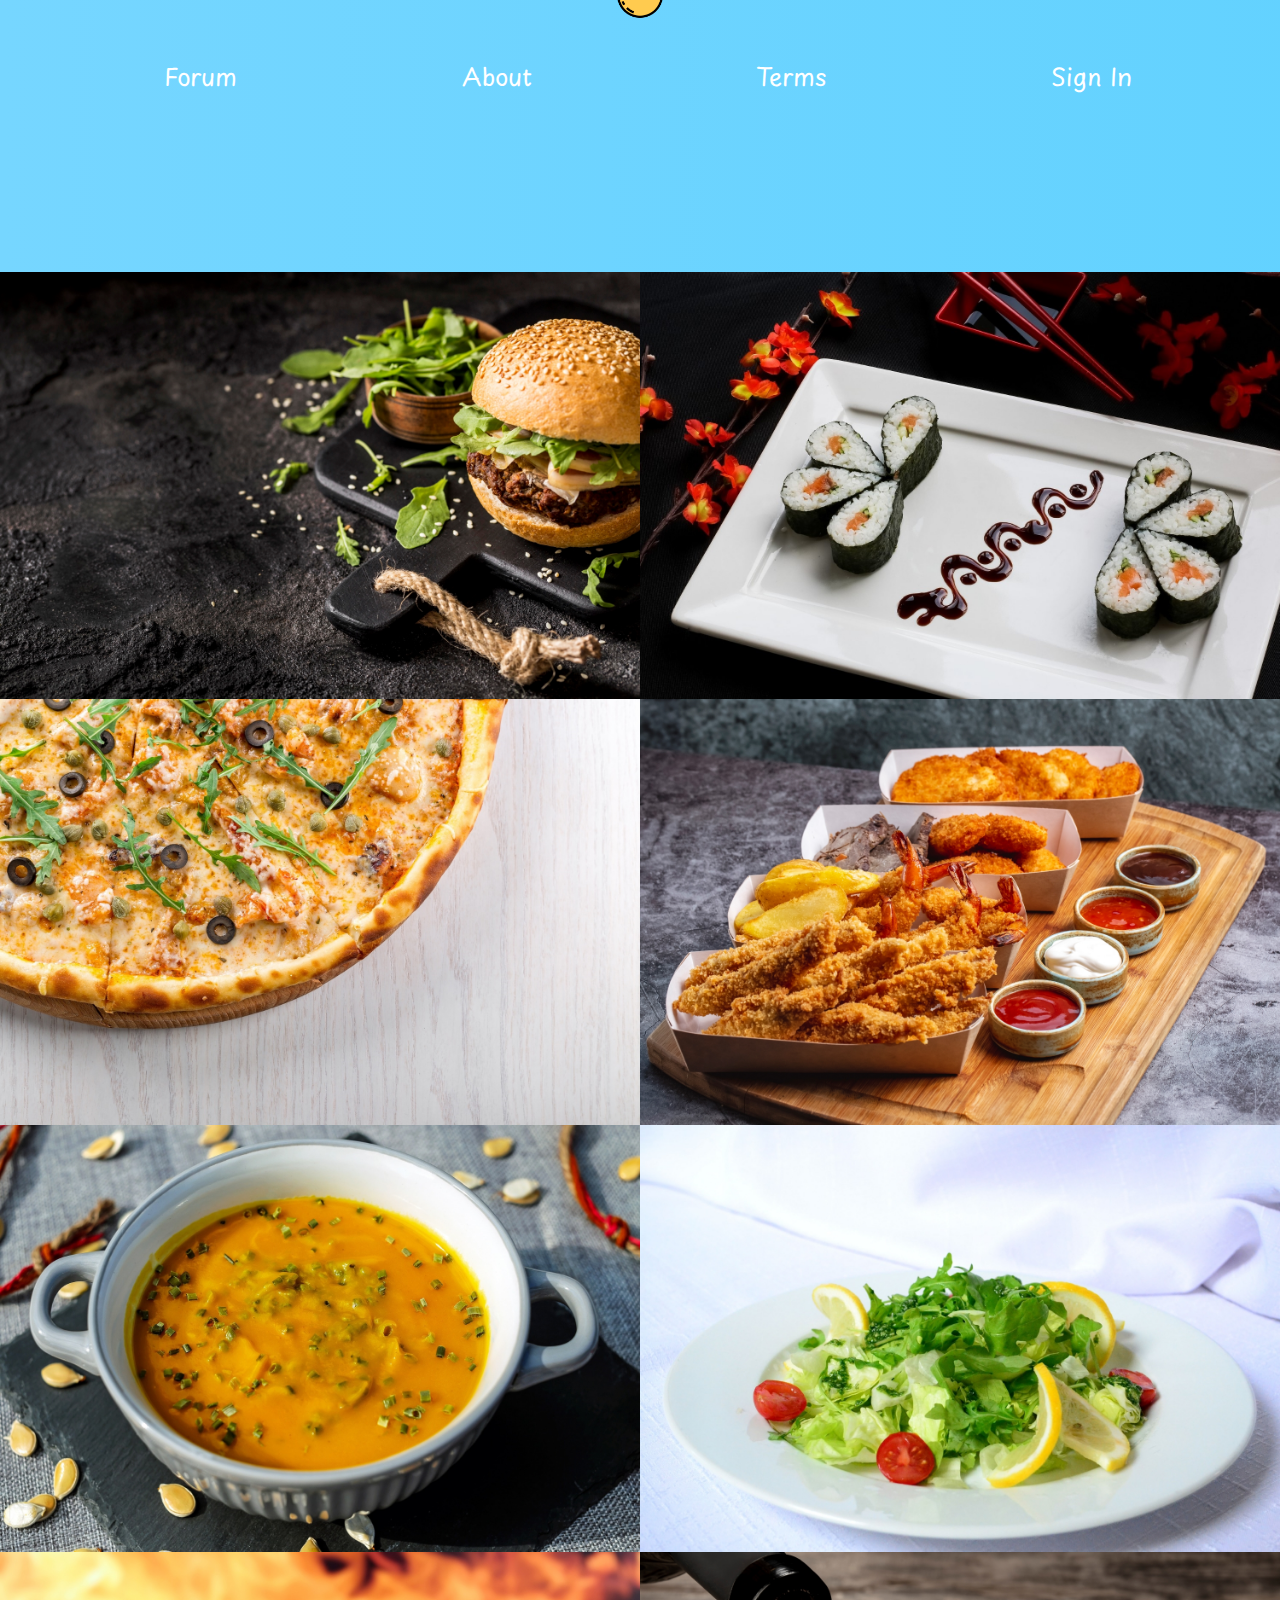
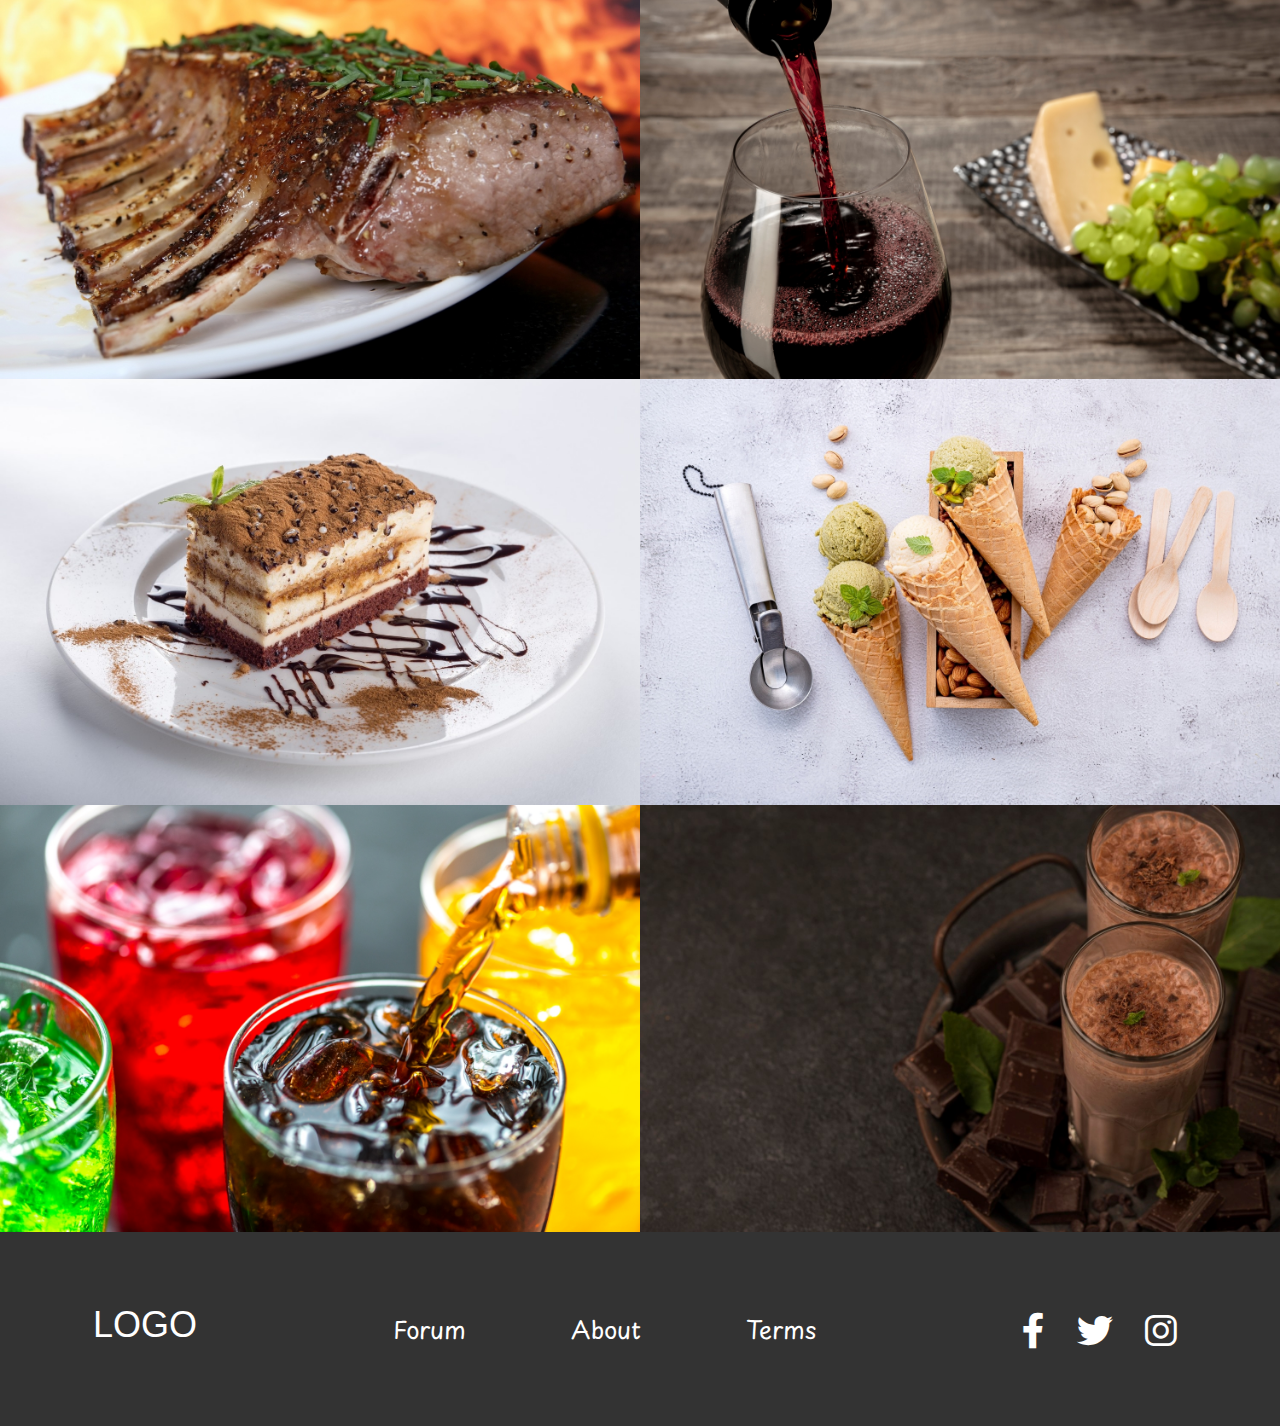
==== commit e79915ac: "The bulb was repaired." ====
--- a/index.html
+++ b/index.html
@@ -23,7 +23,7 @@
                         <source src="switch.mp3" type="audio/mpeg">
                     </audio>
                     <div class="lightbulb light-switch" id="lightbulb">
-                        <img src="img/light-on2.png" id="lightbulb-image">
+                        <img src="img/light-on.png" id="lightbulb-image">
                     </div>
                 </div>
             </div>
--- a/index.css
+++ b/index.css
@@ -1,6 +1,6 @@
 body {
     font-family: 'Playpen Sans', cursive;
-    background: linear-gradient(to right, #3FEA80, #2EFA8A);
+    background: linear-gradient(to right, #76D6FF, #2AC5FD);
     background-size: 400% 400%;
     animation: gradientBG 5s infinite;
     overflow-x: hidden;
@@ -45,8 +45,8 @@
 /* LIGHTBULB */
 .lightbulb-container {
     top: 0;
-    right: -50px;
-    transform: translateY(0);
+    left: 50%;
+    transform: translateX(-50%) translateY(-50px);
     transition: transform 0.3s ease, top 0.3s ease;
     z-index: 9999;
     cursor: pointer;
@@ -70,7 +70,7 @@
 }
 
 .lightbulb:hover {
-    transform: translateX(-40px);
+    transform: translateY(40px);
 }
 
 .hide-lightbulb-button {
@@ -227,7 +227,7 @@
 
 /* DARK THEME */
 .dark-background .btn-group-menu::before {
-    background: linear-gradient(to right, #3FEA80, #2EFA8A);
+    background: linear-gradient(to right, #76D6FF, #2AC5FD);
 }
 
 .dark-background .lightbulb img {
